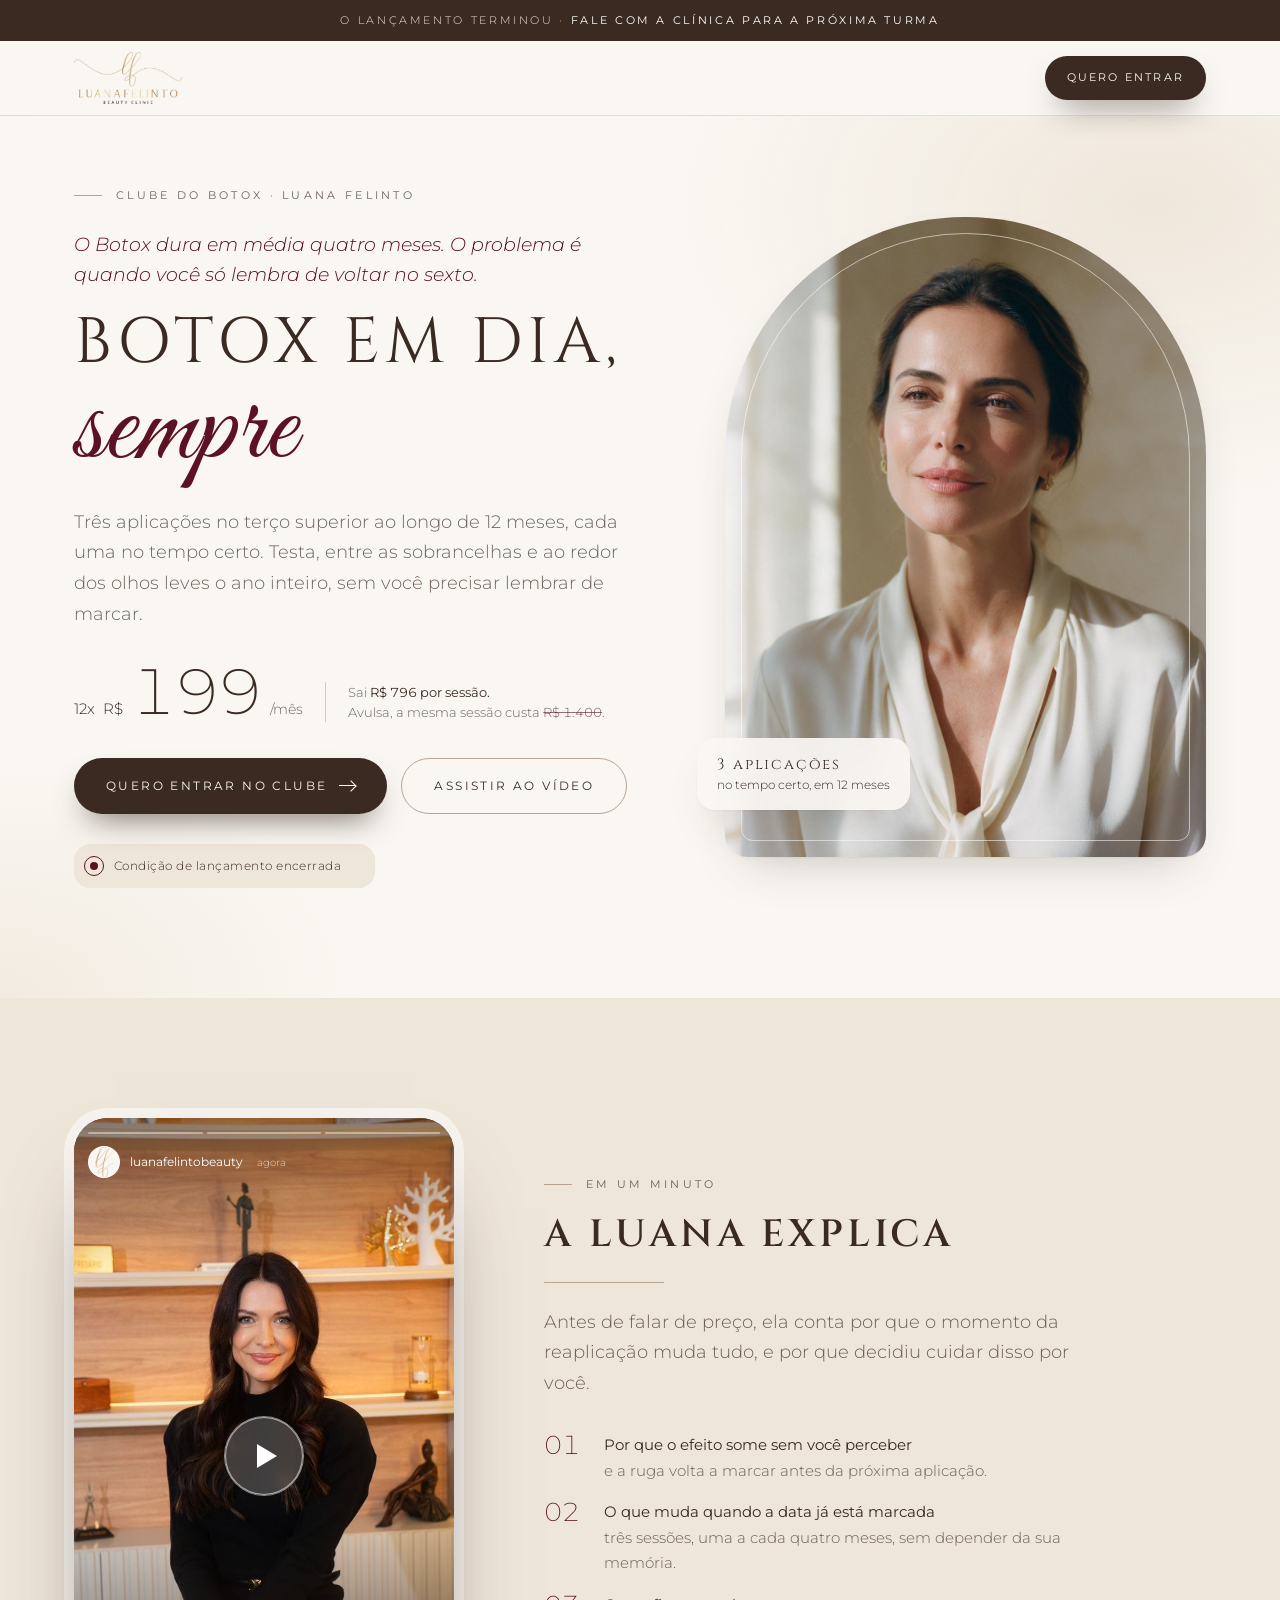
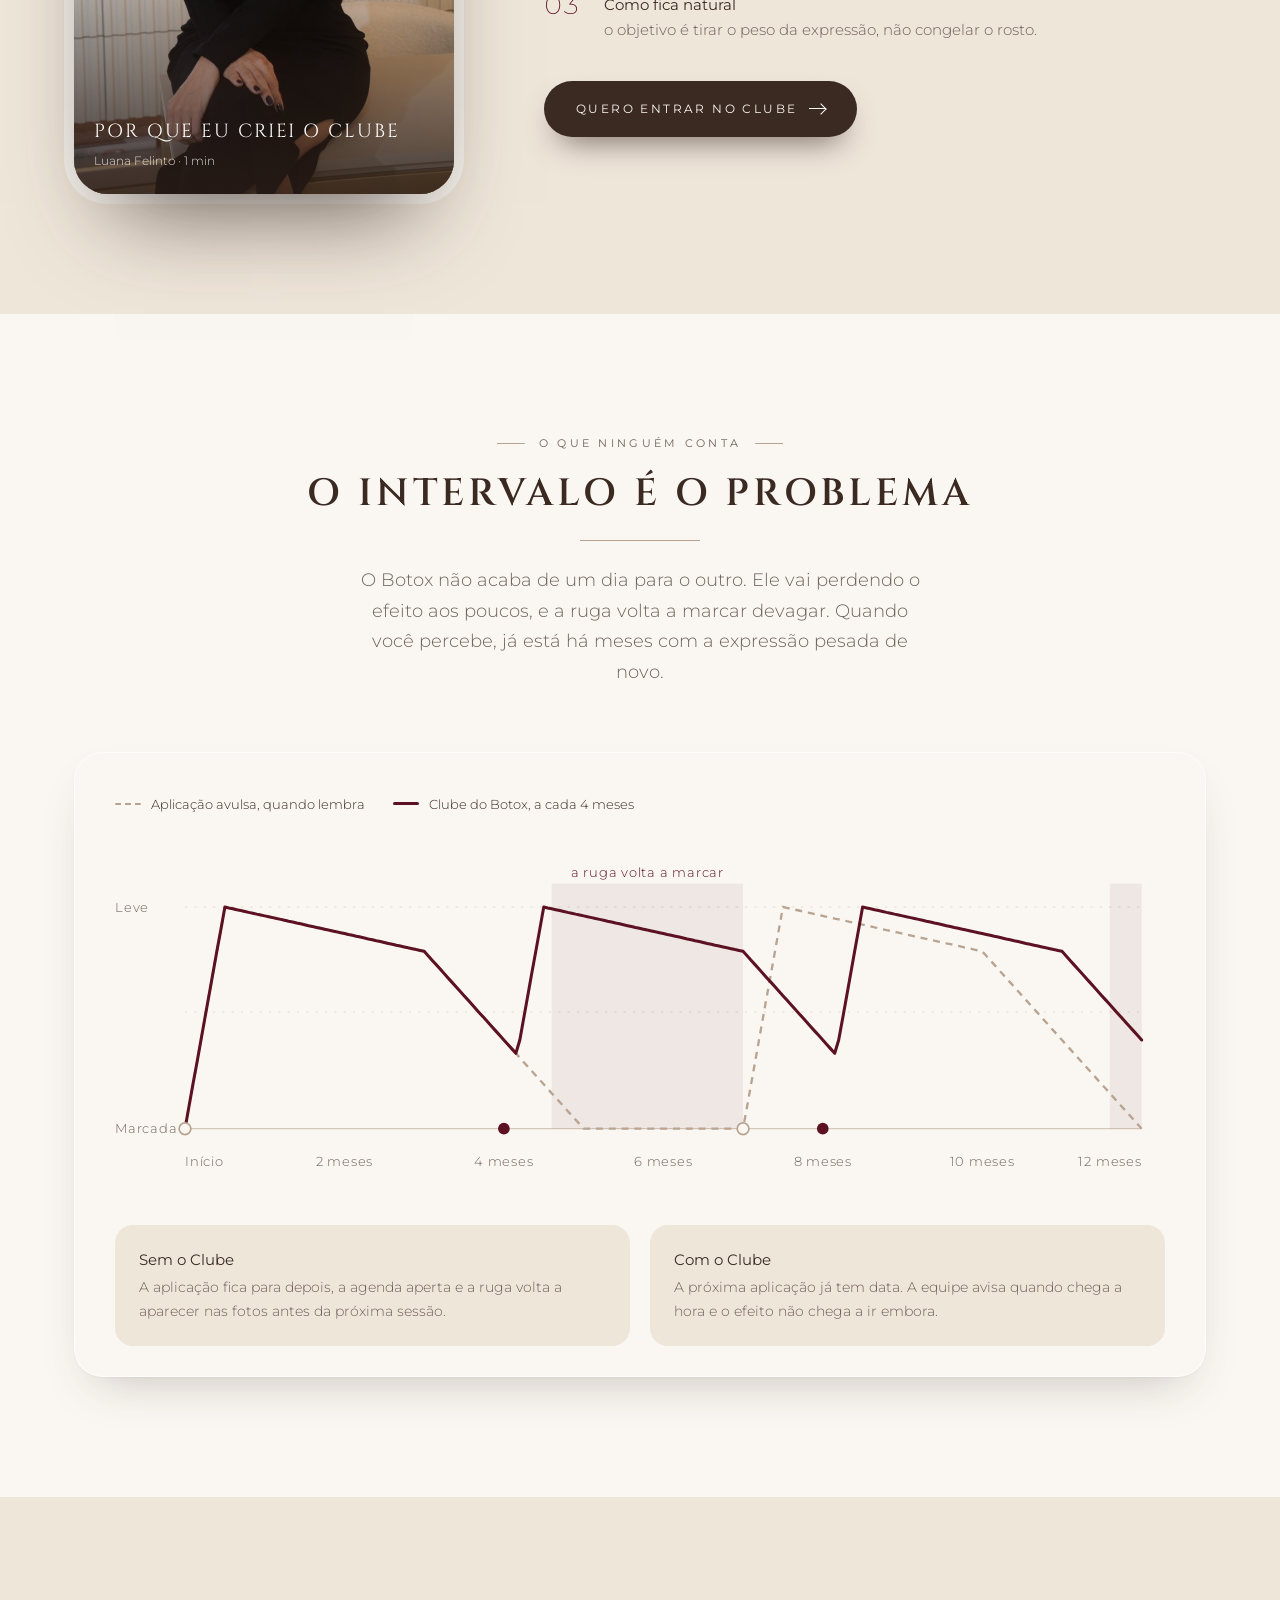
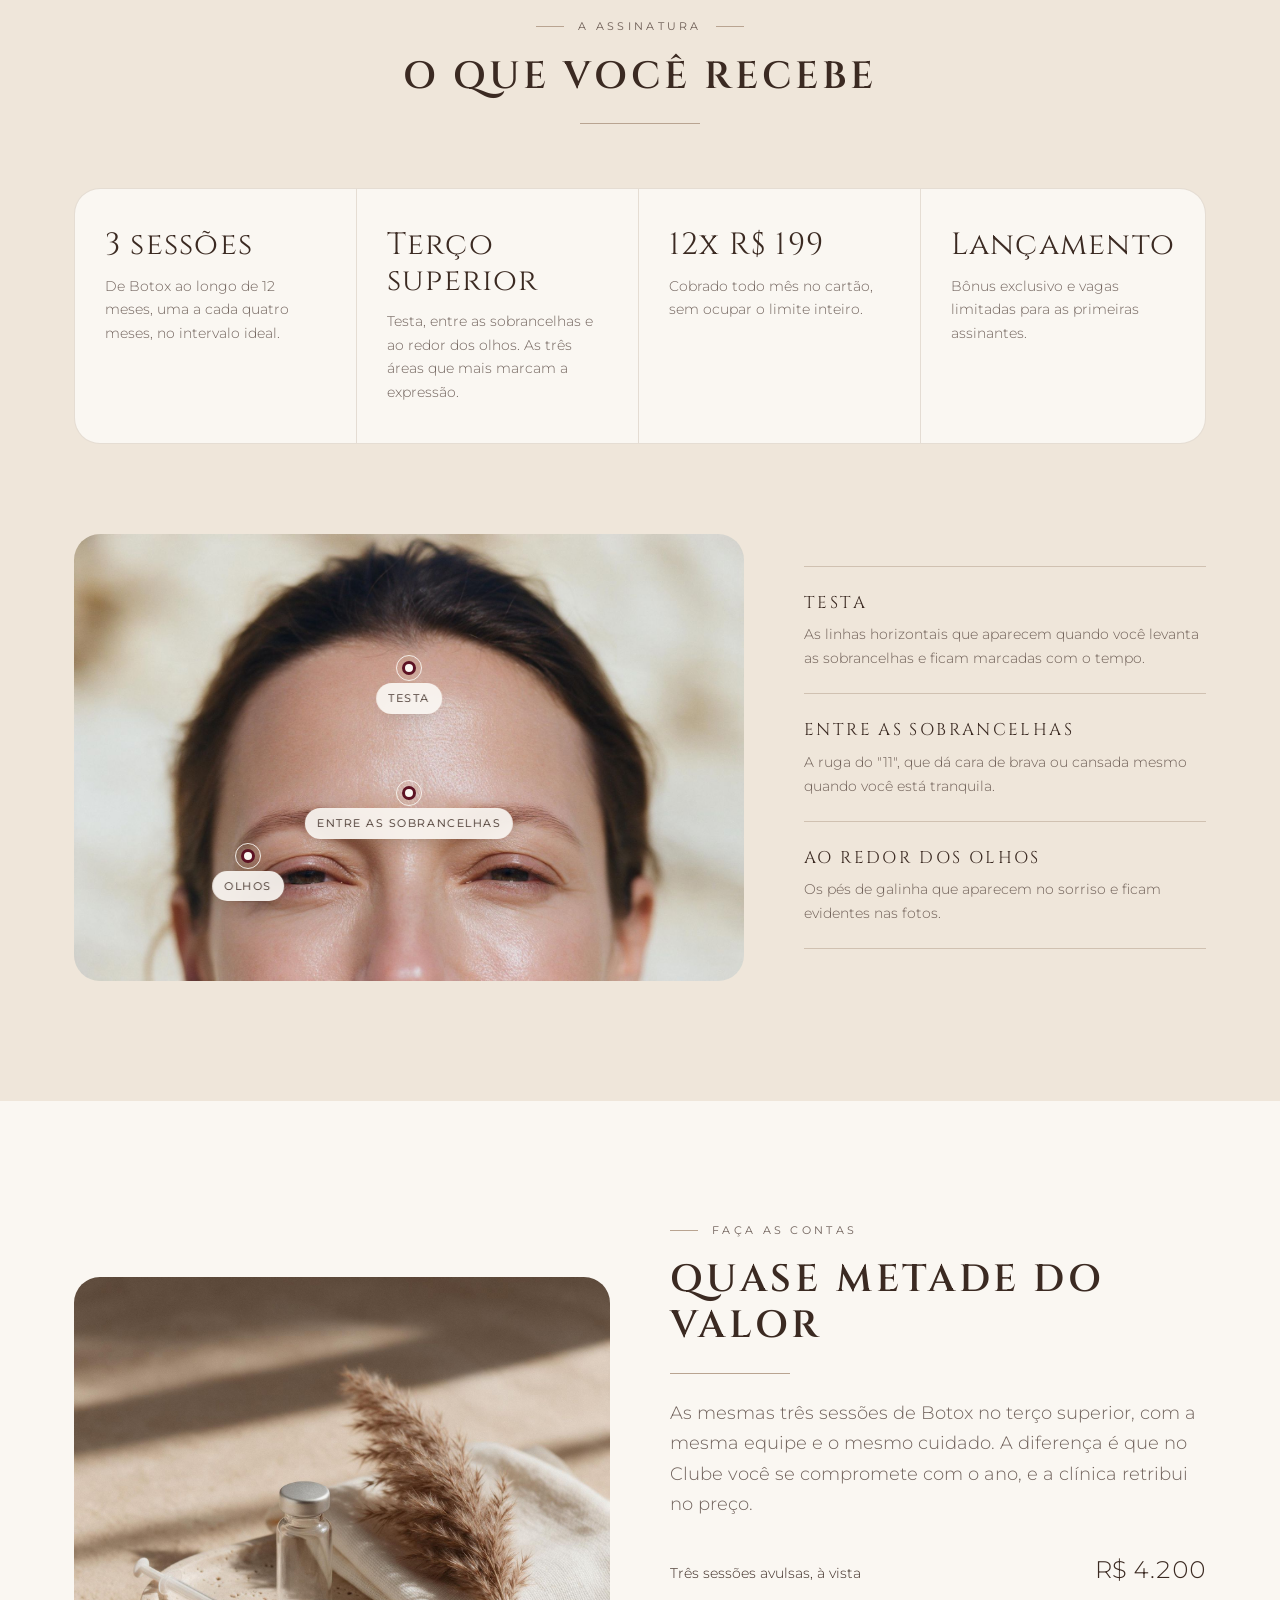
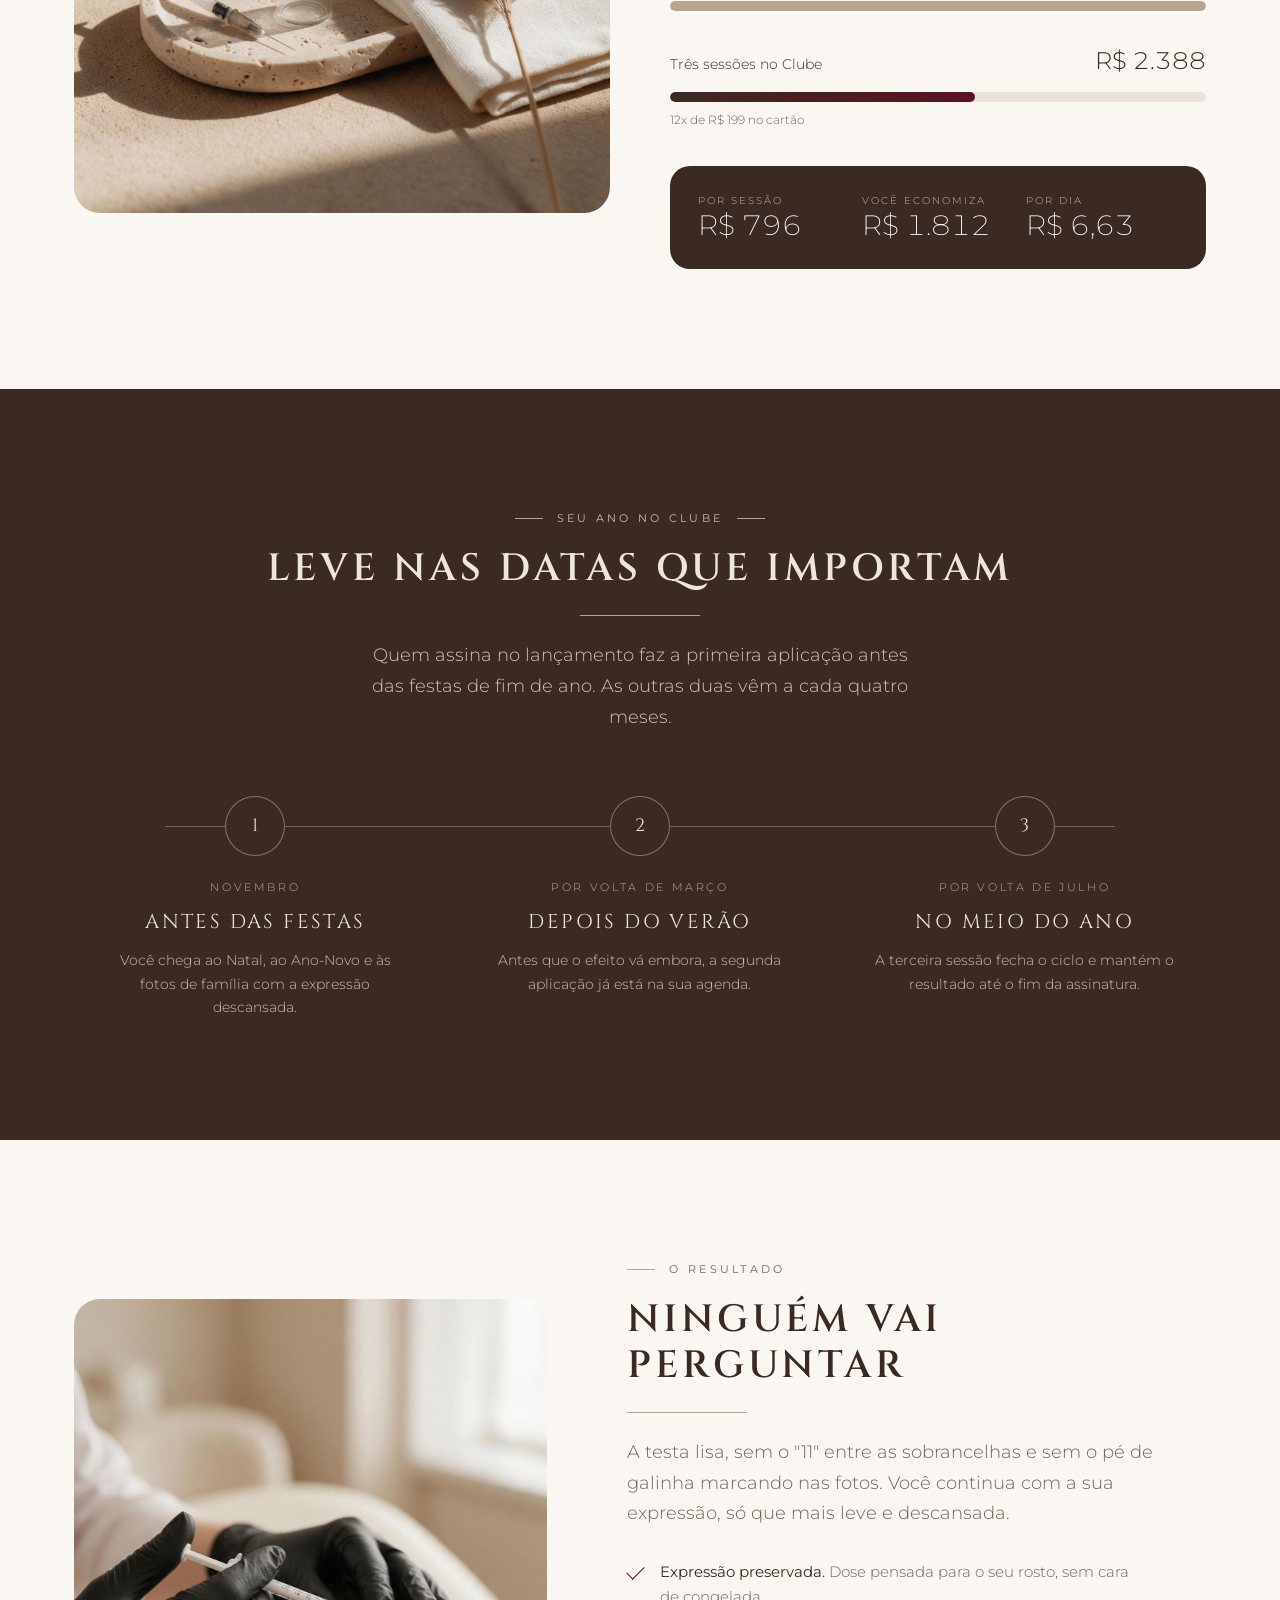
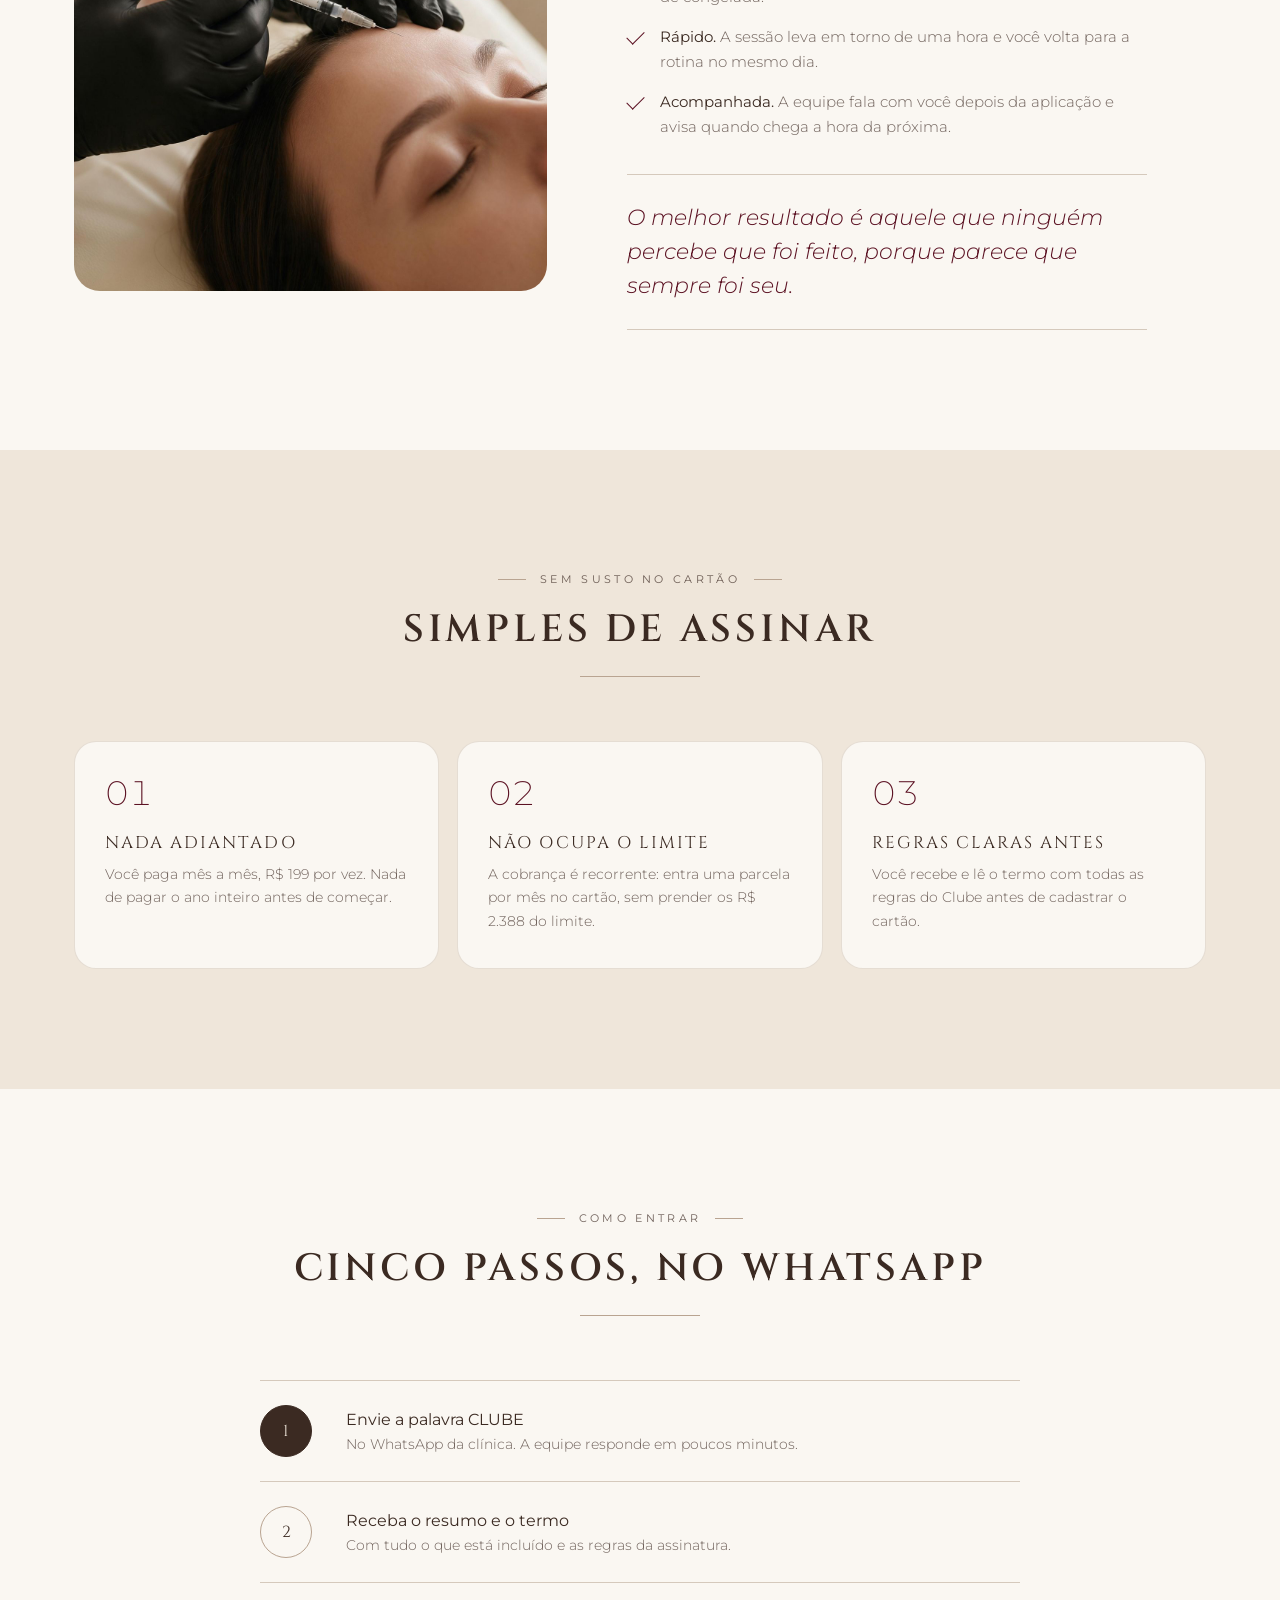
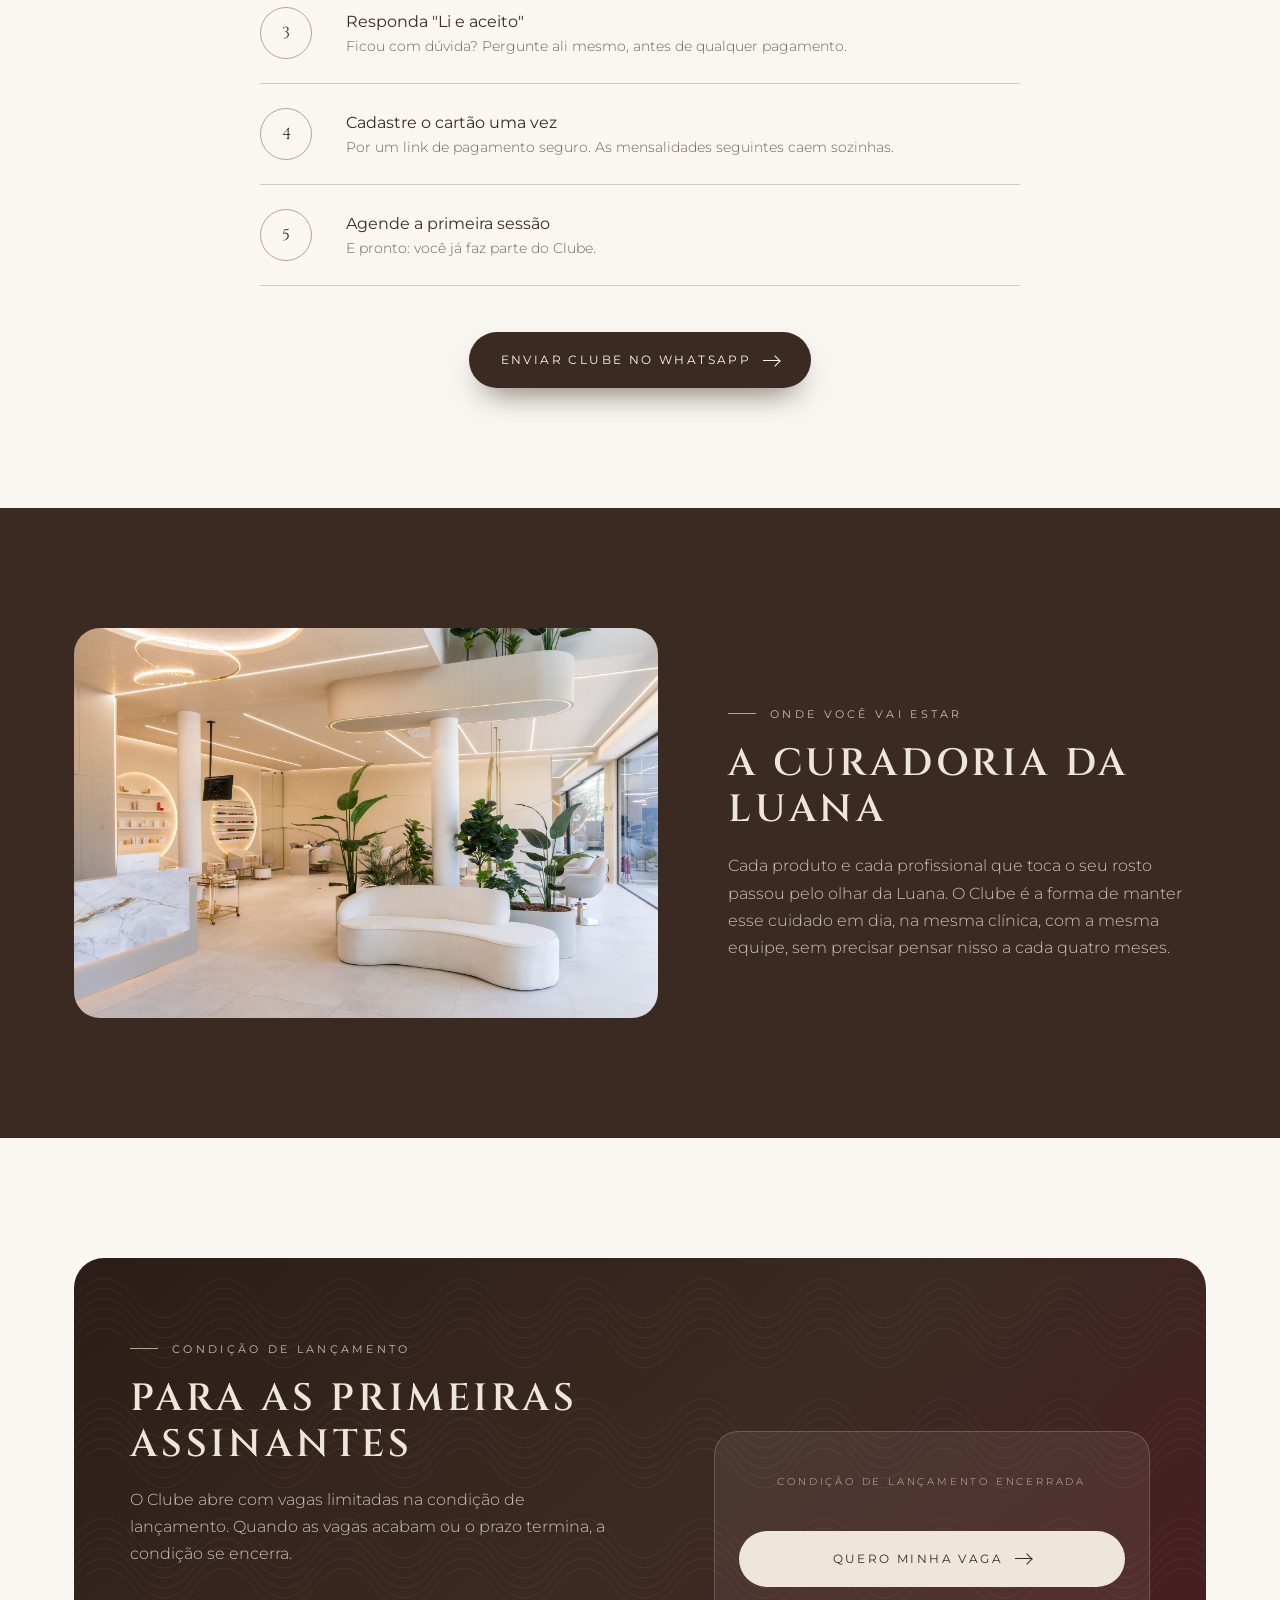
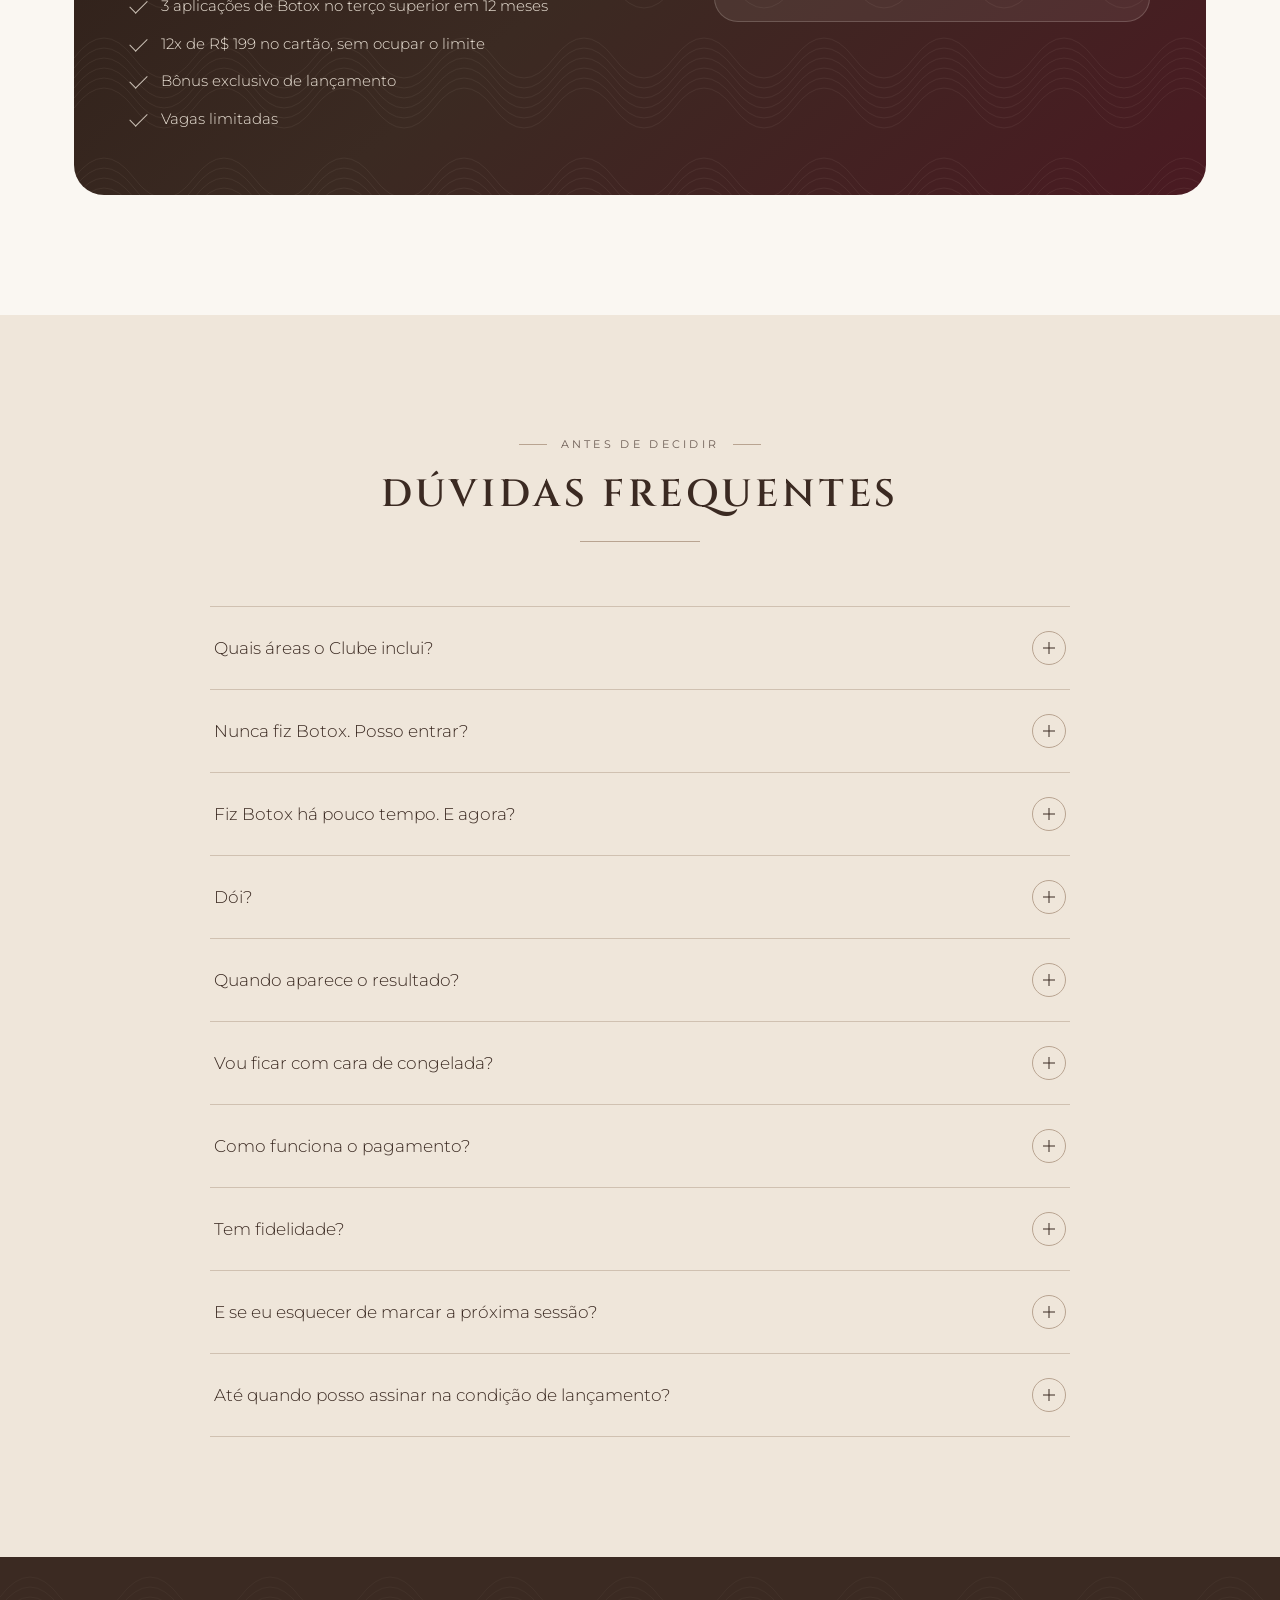
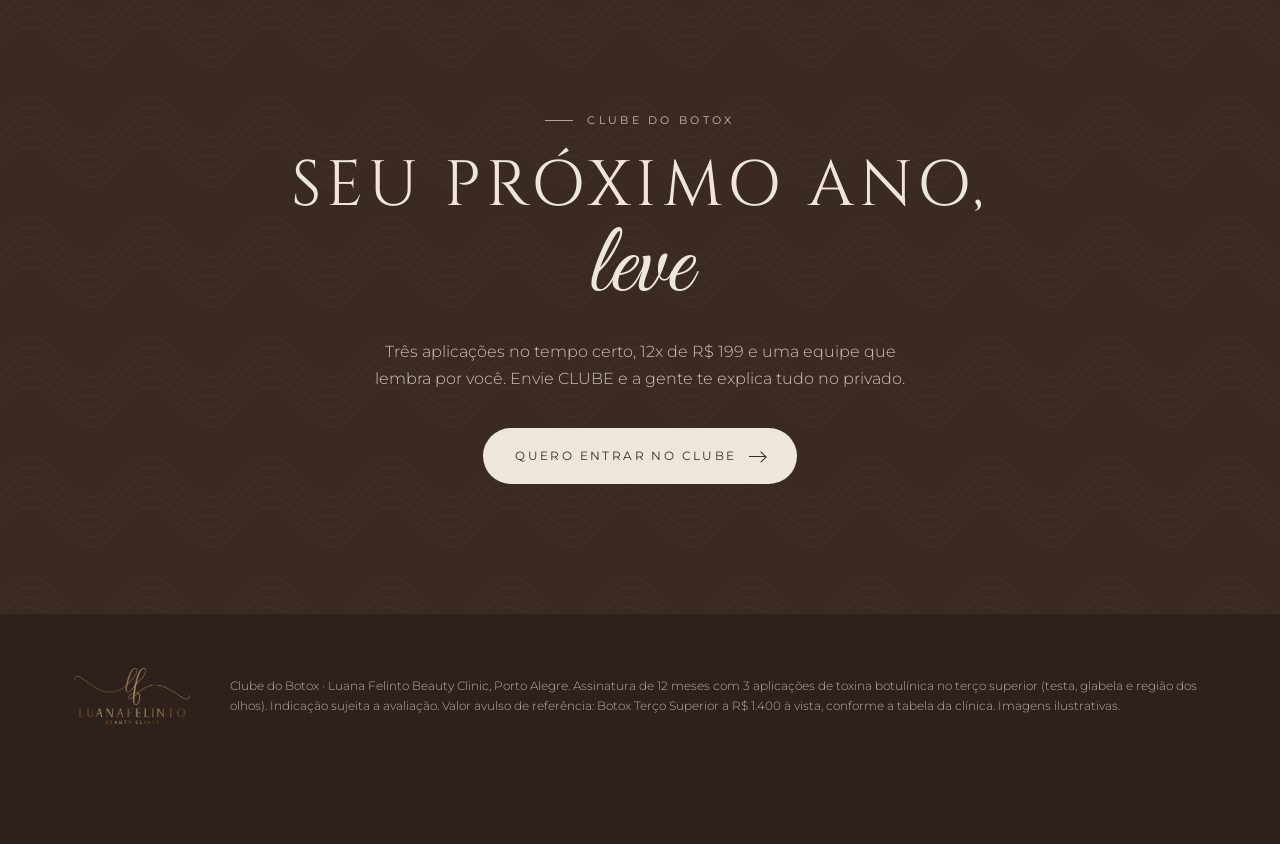
==== clube-do-botox/index.html @ b05ccc66 "Página de lançamento do Clube do Botox Co-Authored-By: Claude Opus 5.5 <noreply@anthropic.com>" ====
<!doctype html>
<html lang="pt-BR">
<head>
<meta charset="utf-8">
<meta name="viewport" content="width=device-width, initial-scale=1, viewport-fit=cover">
<title>Clube do Botox · Luana Felinto Beauty Clinic</title>
<meta name="description" content="Clube do Botox Luana Felinto: 3 aplicações de Botox no terço superior em 12 meses, no tempo certo, por 12x de R$ 199 no cartão.">
<meta name="theme-color" content="#3B2A22">
<meta property="og:title" content="Clube do Botox · Luana Felinto">
<meta property="og:description" content="Botox em dia o ano inteiro: 3 aplicações no terço superior por 12x de R$ 199.">
<meta property="og:image" content="https://eduardoschuman-glitch.github.io/luanafelinto/clube-do-botox/assets/retrato.jpg">
<link rel="icon" href="assets/monograma-lf-dourado.png">
<link rel="preconnect" href="https://fonts.googleapis.com">
<link rel="preconnect" href="https://fonts.gstatic.com" crossorigin>
<link href="https://fonts.googleapis.com/css2?family=Cinzel:wght@400;600&family=Montserrat:ital,wght@0,200;0,300;0,400;1,300&family=Great+Vibes&display=swap" rel="stylesheet">
<style>
:root{
  --areia:#FAF7F2;--creme:#EFE6DA;--taupe:#B9A491;--cafe:#3B2A22;--vinho:#5C1223;--branco:#FFFFFF;
  --cafe-70:rgba(59,42,34,.72);--cafe-60:rgba(59,42,34,.64);
  --linha:rgba(185,164,145,.55);--linha-e:rgba(185,164,145,.32);
  --raio:22px;--ease:cubic-bezier(.2,.7,.2,1);
  --sombra:0 1px 2px rgba(59,42,34,.04),0 22px 50px -22px rgba(59,42,34,.28);
}
*{box-sizing:border-box;margin:0;padding:0}
html{scroll-behavior:smooth;-webkit-text-size-adjust:100%}
body{background:var(--areia);color:var(--cafe);font-family:'Montserrat',system-ui,sans-serif;font-weight:300;font-size:16px;line-height:1.7;overflow-x:hidden;-webkit-font-smoothing:antialiased}
img{display:block;max-width:100%}
a{color:inherit;text-decoration:none}
button{font:inherit;color:inherit;background:none;border:0;cursor:pointer}
.num{font-variant-numeric:tabular-nums lining-nums}
.wrap{width:100%;max-width:1180px;margin:0 auto;padding:0 24px}
@media (max-width:640px){.wrap{padding:0 16px}}

.rotulo{font-size:11px;font-weight:400;letter-spacing:.3em;text-transform:uppercase;color:var(--cafe-70);display:flex;align-items:center;gap:14px}
.rotulo::before{content:"";width:28px;height:1px;background:var(--taupe)}
.centro{text-align:center}
.centro .rotulo{justify-content:center}
.centro .rotulo::after{content:"";width:28px;height:1px;background:var(--taupe)}
.titulo{font-family:'Cinzel',serif;font-weight:400;text-transform:uppercase;letter-spacing:.08em;line-height:1.15;font-size:clamp(34px,5vw,64px)}
.titulo-sec{font-family:'Cinzel',serif;font-weight:600;text-transform:uppercase;letter-spacing:.1em;line-height:1.2;font-size:clamp(24px,3.2vw,38px);margin-top:18px}
.script{font-family:'Great Vibes',cursive;color:var(--vinho);text-transform:none;letter-spacing:0;font-weight:400}
.sub{font-size:clamp(16px,1.5vw,18px);color:var(--cafe-70);max-width:560px}
.centro .sub{margin-left:auto;margin-right:auto}
.filete{width:120px;height:1px;background:var(--taupe);border:0;margin:24px 0}
.centro .filete{margin-left:auto;margin-right:auto}
.cab{margin-bottom:64px}

.btn{display:inline-flex;align-items:center;justify-content:center;gap:12px;height:56px;padding:0 32px;border-radius:999px;font-size:12px;font-weight:400;letter-spacing:.2em;text-transform:uppercase;white-space:nowrap;position:relative;overflow:hidden;transition:transform .5s var(--ease),box-shadow .5s var(--ease),background .4s}
.btn-cafe{background:var(--cafe);color:var(--areia);box-shadow:0 16px 32px -14px rgba(59,42,34,.75)}
.btn-cafe:hover{transform:translateY(-2px)}
.btn-linha{border:1px solid var(--taupe)}
.btn-linha:hover{background:var(--creme)}
.btn-creme{background:var(--creme);color:var(--cafe)}
.btn-creme:hover{transform:translateY(-2px);background:var(--branco)}
.btn::after{content:"";position:absolute;inset:0;background:linear-gradient(110deg,transparent 30%,rgba(255,255,255,.2) 50%,transparent 70%);transform:translateX(-120%);transition:transform .9s var(--ease)}
.btn:hover::after{transform:translateX(120%)}
.seta{width:16px;height:1px;background:currentColor;position:relative;transition:width .4s var(--ease)}
.seta::after{content:"";position:absolute;right:0;top:-3px;width:7px;height:7px;border-top:1px solid currentColor;border-right:1px solid currentColor;transform:rotate(45deg)}
.btn:hover .seta{width:24px}

/* faixa de lançamento */
.aviso-topo{background:var(--cafe);color:var(--creme);font-size:11px;letter-spacing:.24em;text-transform:uppercase;text-align:center;padding:11px 16px;position:relative;z-index:60}
.aviso-topo b{font-weight:400;color:var(--branco)}
@media (max-width:640px){.aviso-topo{font-size:9.5px;letter-spacing:.14em;padding:10px 12px}}

/* nav */
.nav{position:sticky;top:0;z-index:50;background:rgba(250,247,242,.85);backdrop-filter:blur(16px);-webkit-backdrop-filter:blur(16px);border-bottom:1px solid var(--linha-e)}
.nav .wrap{display:flex;align-items:center;justify-content:space-between;height:74px}
.nav img{height:52px;width:auto}
.nav .btn{height:44px;padding:0 22px;font-size:11px}
@media (max-width:640px){.nav .wrap{height:64px}.nav img{height:44px}.nav .btn{display:none}}

/* hero */
.hero{position:relative;padding:70px 0 110px;overflow:hidden}
.hero::before{content:"";position:absolute;inset:0;background:radial-gradient(800px 500px at 90% 10%,rgba(239,230,218,.95),transparent 60%),radial-gradient(600px 400px at 0% 100%,rgba(239,230,218,.7),transparent 60%);pointer-events:none}
.hero-grid{position:relative;display:grid;grid-template-columns:1.1fr .9fr;gap:64px;align-items:center}
.gancho{font-style:italic;font-size:clamp(16px,1.6vw,19px);color:var(--vinho);margin:26px 0 18px;max-width:520px;line-height:1.55}
.hero h1 .script{display:block;font-size:clamp(70px,9vw,124px);line-height:.85;margin-top:2px}
.hero .sub{margin-top:26px}
.preco-hero{display:flex;align-items:flex-end;gap:22px;margin-top:34px;flex-wrap:wrap}
.preco-hero .p{display:flex;align-items:baseline;gap:8px}
.preco-hero .p small{font-size:15px}
.preco-hero .p strong{font-weight:200;font-size:64px;line-height:.9;letter-spacing:-.02em}
.preco-hero .p em{font-style:normal;font-size:14px;color:var(--cafe-70)}
.preco-hero .ancora{font-size:13px;color:var(--cafe-70);line-height:1.55;padding-left:22px;border-left:1px solid var(--linha)}
.preco-hero .ancora s{text-decoration-color:rgba(92,18,35,.6)}
.preco-hero .ancora b{font-weight:400;color:var(--cafe)}
.hero-acoes{display:flex;flex-wrap:wrap;gap:14px;margin-top:36px}
.contador{display:inline-flex;align-items:center;gap:16px;margin-top:30px;padding:12px 18px 12px 16px;border-radius:16px;background:var(--creme);font-size:12px;letter-spacing:.04em}
.contador .pulso{width:8px;height:8px;border-radius:50%;background:var(--vinho);position:relative;flex:none}
.contador .pulso::after{content:"";position:absolute;inset:-6px;border-radius:50%;border:1px solid var(--vinho);animation:pulsa 2s var(--ease) infinite}
@keyframes pulsa{from{transform:scale(.4);opacity:1}to{transform:scale(1.6);opacity:0}}
.contador .t{display:flex;gap:10px}
.contador .t span{display:flex;flex-direction:column;align-items:center;min-width:30px}
.contador .t b{font-weight:300;font-size:20px;line-height:1.1}
.contador .t i{font-style:normal;font-size:9px;letter-spacing:.18em;text-transform:uppercase;color:var(--cafe-70)}
.hero-foto{position:relative;aspect-ratio:3/4;border-radius:240px 240px var(--raio) var(--raio);overflow:hidden;box-shadow:var(--sombra)}
.hero-foto img{width:100%;height:100%;object-fit:cover;transform:scale(1.08);transition:transform 2.4s var(--ease)}
.hero-foto.ok img{transform:scale(1)}
.hero-foto::after{content:"";position:absolute;inset:16px;border:1px solid rgba(255,255,255,.55);border-radius:228px 228px 12px 12px;pointer-events:none}
.selo-flut{position:absolute;left:-28px;bottom:48px;background:rgba(250,247,242,.92);backdrop-filter:blur(12px);-webkit-backdrop-filter:blur(12px);border-radius:18px;padding:16px 20px;box-shadow:var(--sombra);font-size:12px;line-height:1.45;animation:boia 7s ease-in-out infinite}
.selo-flut b{display:block;font-family:'Cinzel',serif;font-weight:400;font-size:15px;letter-spacing:.12em}
@keyframes boia{0%,100%{transform:translateY(0)}50%{transform:translateY(-10px)}}
@media (max-width:960px){.hero{padding:40px 0 80px}.hero-grid{grid-template-columns:1fr;gap:48px}.hero-foto{max-width:460px;margin:0 auto}.selo-flut{left:0}}
@media (max-width:640px){.preco-hero .p strong{font-size:54px}.preco-hero .ancora{padding-left:0;border-left:0}}

/* secoes */
.secao{padding:120px 0;position:relative}
.secao-creme{background:var(--creme)}
.secao-cafe{background:var(--cafe);color:var(--creme)}
.secao-cafe .rotulo{color:rgba(239,230,218,.78)}
.secao-cafe .sub{color:rgba(239,230,218,.82)}
@media (max-width:640px){.secao{padding:84px 0}.cab{margin-bottom:44px}}

.rev{opacity:0;transform:translateY(32px);transition:opacity 1.1s var(--ease),transform 1.1s var(--ease)}
.rev.ok{opacity:1;transform:none}
.d1{transition-delay:.12s}.d2{transition-delay:.24s}.d3{transition-delay:.36s}

/* video story */
.video-grid{display:grid;grid-template-columns:auto 1fr;gap:90px;align-items:center}
.story{position:relative;width:min(380px,82vw);aspect-ratio:9/16;border-radius:34px;overflow:hidden;background:#2B1D17;box-shadow:0 50px 90px -40px rgba(43,29,23,.75),0 0 0 10px rgba(255,255,255,.55);cursor:pointer;isolation:isolate}
.story video,.story img{position:absolute;inset:0;width:100%;height:100%;object-fit:cover}
.story img{transform:scale(1.04);transition:transform 1.4s var(--ease)}
.story:hover img{transform:scale(1.08)}
.story::after{content:"";position:absolute;inset:0;background:linear-gradient(180deg,rgba(0,0,0,.35) 0%,transparent 22%,transparent 60%,rgba(43,29,23,.8) 100%);pointer-events:none;z-index:1}
.story-barras{position:absolute;top:14px;left:14px;right:14px;display:flex;gap:4px;z-index:2}
.story-barras span{flex:1;height:2px;border-radius:2px;background:rgba(255,255,255,.4);overflow:hidden}
.story-barras span i{display:block;height:100%;width:0;background:var(--branco)}
.story-barras span:first-child i{animation:barra 6s linear infinite}
@keyframes barra{to{width:100%}}
.story-perfil{position:absolute;top:28px;left:14px;right:14px;display:flex;align-items:center;gap:10px;z-index:2;color:var(--branco);font-size:12px;font-weight:400}
.story-perfil .av{width:32px;height:32px;border-radius:50%;background:var(--areia) url(assets/monograma-lf-dourado.png) center/62% no-repeat;border:1px solid rgba(255,255,255,.8)}
.story-perfil small{opacity:.75;font-weight:300;margin-left:4px}
.story-play{position:absolute;inset:0;display:grid;place-items:center;z-index:2}
.story-play span{width:78px;height:78px;border-radius:50%;background:rgba(250,247,242,.22);backdrop-filter:blur(10px);-webkit-backdrop-filter:blur(10px);border:1px solid rgba(255,255,255,.6);display:grid;place-items:center;transition:transform .5s var(--ease),background .4s}
.story:hover .story-play span{transform:scale(1.08);background:rgba(250,247,242,.32)}
.story-play span::before{content:"";margin-left:6px;border-left:20px solid var(--branco);border-top:12px solid transparent;border-bottom:12px solid transparent}
.story-play span::after{content:"";position:absolute;width:78px;height:78px;border-radius:50%;border:1px solid rgba(255,255,255,.5);animation:pulsa 2.4s var(--ease) infinite}
.story-leg{position:absolute;left:20px;right:20px;bottom:22px;z-index:2;color:var(--branco)}
.story-leg p{font-family:'Cinzel',serif;font-size:19px;letter-spacing:.1em;text-transform:uppercase;line-height:1.3}
.story-leg small{display:block;margin-top:8px;font-size:12px;opacity:.85}
.story.tocando::after,.story.tocando .story-play,.story.tocando .story-leg,.story.tocando .story-perfil,.story.tocando .story-barras{opacity:0;transition:opacity .4s}
.video-txt .titulo-sec{margin-top:18px}
.video-pontos{list-style:none;margin-top:34px;display:grid;gap:16px;max-width:520px}
.video-pontos li{display:grid;grid-template-columns:44px 1fr;gap:16px;align-items:start;font-size:15px;color:var(--cafe-70)}
.video-pontos li b{display:block;color:var(--cafe);font-weight:400}
.video-pontos li span.n{font-weight:200;font-size:26px;line-height:1;color:var(--vinho)}
.video-txt .btn{margin-top:38px}
.toast{position:fixed;left:50%;bottom:90px;transform:translate(-50%,20px);opacity:0;background:var(--cafe);color:var(--creme);padding:12px 22px;border-radius:999px;font-size:13px;z-index:90;transition:all .5s var(--ease);pointer-events:none}
.toast.on{opacity:1;transform:translate(-50%,0)}
@media (max-width:960px){.video-grid{grid-template-columns:1fr;gap:50px;justify-items:center}.video-txt{max-width:560px}}

/* grafico */
.grafico-caixa{background:var(--areia);border-radius:28px;padding:40px 40px 30px;box-shadow:var(--sombra);border:1px solid rgba(255,255,255,.8)}
.grafico-leg{display:flex;flex-wrap:wrap;gap:28px;font-size:13px;margin-bottom:22px}
.grafico-leg span{display:flex;align-items:center;gap:10px}
.grafico-leg i{width:26px;height:2px;border-radius:2px;display:inline-block}
.grafico-leg .l-av i{background:repeating-linear-gradient(90deg,var(--taupe) 0 6px,transparent 6px 10px)}
.grafico-leg .l-cl i{background:var(--vinho);height:3px}
svg.graf{width:100%;height:auto;overflow:visible}
.graf .eixo{stroke:var(--linha);stroke-width:1}
.graf .grade{stroke:var(--linha-e);stroke-width:1;stroke-dasharray:2 6}
.graf text{font-family:'Montserrat',sans-serif;font-size:11px;fill:var(--cafe-70);letter-spacing:.06em}
.graf .av{fill:none;stroke:var(--taupe);stroke-width:2;stroke-dasharray:6 5}
.graf .cl{fill:none;stroke:var(--vinho);stroke-width:2.6;stroke-linecap:round;stroke-linejoin:round}
.graf .zona{fill:rgba(92,18,35,.07)}
.graf .ponto{fill:var(--vinho)}
.graf .ponto-av{fill:var(--areia);stroke:var(--taupe);stroke-width:1.5}
.graf .anot{font-size:11px;fill:var(--vinho)}
.graf-txt{display:grid;grid-template-columns:1fr 1fr;gap:20px;margin-top:30px}
.graf-txt div{padding:22px 24px;border-radius:18px;background:var(--creme)}
.graf-txt b{display:block;font-weight:400;font-size:15px;margin-bottom:4px}
.graf-txt p{font-size:14px;color:var(--cafe-70)}
@media (max-width:760px){.grafico-caixa{padding:24px 16px 20px}.graf-txt{grid-template-columns:1fr}.graf text{font-size:30px}.graf .anot{font-size:28px}.graf .y-lab,.graf .m-imp{display:none}.grafico-leg{gap:10px;flex-direction:column}}

/* oferta */
.oferta{display:grid;grid-template-columns:repeat(4,1fr);border-radius:26px;overflow:hidden;border:1px solid var(--linha-e);background:var(--areia)}
.oferta div{padding:38px 30px;border-right:1px solid var(--linha-e);transition:background .5s}
.oferta div:last-child{border-right:0}
.oferta div:hover{background:var(--branco)}
.oferta strong{display:block;font-family:'Cinzel',serif;font-weight:400;font-size:clamp(24px,2.4vw,32px);letter-spacing:.04em;line-height:1.15}
.oferta p{font-size:14px;color:var(--cafe-70);margin-top:12px}
@media (max-width:900px){.oferta{grid-template-columns:1fr 1fr}.oferta div:nth-child(2){border-right:0}.oferta div:nth-child(-n+2){border-bottom:1px solid var(--linha-e)}}
@media (max-width:520px){.oferta{grid-template-columns:1fr}.oferta div{border-right:0;border-bottom:1px solid var(--linha-e)}}

/* areas */
.areas{display:grid;grid-template-columns:1.25fr .75fr;gap:60px;align-items:center;margin-top:90px}
.areas-foto{position:relative;border-radius:26px;overflow:hidden;aspect-ratio:3/2}
.areas-foto img{width:100%;height:100%;object-fit:cover}
.hot{position:absolute;transform:translate(-50%,-50%);z-index:2}
.hot i{display:block;width:14px;height:14px;border-radius:50%;background:var(--areia);border:3px solid var(--vinho);position:relative}
.hot i::after{content:"";position:absolute;inset:-9px;border-radius:50%;border:1px solid rgba(250,247,242,.9);animation:pulsa 2.2s var(--ease) infinite}
.hot span{position:absolute;left:50%;top:22px;transform:translateX(-50%);white-space:nowrap;background:rgba(250,247,242,.92);backdrop-filter:blur(8px);-webkit-backdrop-filter:blur(8px);padding:6px 12px;border-radius:999px;font-size:11px;letter-spacing:.14em;text-transform:uppercase;font-weight:400;box-shadow:0 8px 20px -10px rgba(59,42,34,.4)}
.areas-lista{list-style:none;display:grid;gap:0}
.areas-lista li{padding:22px 0;border-top:1px solid var(--linha)}
.areas-lista li:last-child{border-bottom:1px solid var(--linha)}
.areas-lista h3{font-family:'Cinzel',serif;font-weight:400;font-size:17px;letter-spacing:.14em;text-transform:uppercase}
.areas-lista p{font-size:14px;color:var(--cafe-70);margin-top:6px}
@media (max-width:900px){.areas{grid-template-columns:1fr;gap:36px;margin-top:64px}}
@media (max-width:520px){.hot span{font-size:9.5px;padding:5px 9px;letter-spacing:.1em}}

/* contas */
.contas{display:grid;grid-template-columns:1fr 1fr;gap:60px;align-items:center}
.contas-foto{border-radius:26px;overflow:hidden;aspect-ratio:1}
.contas-foto img{width:100%;height:100%;object-fit:cover}
.barra-c{margin-top:30px}
.barra-c .topo{display:flex;justify-content:space-between;align-items:baseline;gap:16px;font-size:14px}
.barra-c .topo b{font-weight:300;font-size:24px}
.barra-c .trilho{height:10px;border-radius:10px;background:rgba(185,164,145,.25);margin-top:10px;overflow:hidden}
.barra-c .trilho i{display:block;height:100%;width:0;border-radius:10px;transition:width 1.6s var(--ease)}
.barra-c.avulso .trilho i{background:var(--taupe)}
.barra-c.clube .trilho i{background:linear-gradient(90deg,var(--cafe),var(--vinho))}
.barra-c small{display:block;font-size:12px;color:var(--cafe-70);margin-top:8px}
.economia{margin-top:36px;padding:26px 28px;border-radius:20px;background:var(--cafe);color:var(--creme);display:grid;grid-template-columns:repeat(3,1fr);gap:12px}
.economia small{display:block;font-size:10px;letter-spacing:.2em;text-transform:uppercase;opacity:.75}
.economia b{font-weight:200;font-size:28px;color:var(--branco);line-height:1.2}
@media (max-width:900px){.contas{grid-template-columns:1fr;gap:40px}.contas-foto{max-width:480px;aspect-ratio:4/3}}
@media (max-width:520px){.economia{grid-template-columns:1fr;gap:16px}}

/* ano */
.ano{position:relative;display:grid;grid-template-columns:repeat(3,1fr);gap:22px;margin-top:10px}
.ano::before{content:"";position:absolute;left:8%;right:8%;top:30px;height:1px;background:rgba(185,164,145,.45);transform-origin:left;transform:scaleX(var(--p,0));transition:transform 1.8s var(--ease)}
.sessao{position:relative;padding:0 6px;text-align:center}
.sessao .bola{width:60px;height:60px;margin:0 auto;border-radius:50%;display:grid;place-items:center;background:var(--cafe);border:1px solid rgba(185,164,145,.6);font-family:'Cinzel',serif;font-size:18px;color:var(--creme);position:relative;z-index:1}
.sessao small{display:block;margin-top:22px;font-size:11px;letter-spacing:.24em;text-transform:uppercase;color:rgba(239,230,218,.7)}
.sessao h3{font-family:'Cinzel',serif;font-weight:400;font-size:20px;letter-spacing:.12em;text-transform:uppercase;margin-top:8px;color:var(--creme)}
.sessao p{font-size:14px;color:rgba(239,230,218,.8);margin-top:10px;max-width:300px;margin-left:auto;margin-right:auto}
@media (max-width:820px){.ano{grid-template-columns:1fr;gap:44px}.ano::before{display:none}}

/* natural */
.natural{display:grid;grid-template-columns:.9fr 1.1fr;gap:80px;align-items:center}
.natural-foto{border-radius:26px;overflow:hidden;aspect-ratio:4/5;position:relative}
.natural-foto img{width:100%;height:100%;object-fit:cover}
.citacao{margin-top:34px;padding:26px 0;border-top:1px solid var(--linha);border-bottom:1px solid var(--linha);font-style:italic;font-size:clamp(18px,2vw,22px);line-height:1.55;color:var(--vinho);max-width:520px}
.lista-ok{list-style:none;margin-top:30px;display:grid;gap:14px;max-width:520px}
.lista-ok li{display:flex;gap:16px;font-size:15px;color:var(--cafe-70)}
.lista-ok li::before{content:"";flex:none;width:16px;height:8px;margin-top:7px;border-left:1px solid var(--vinho);border-bottom:1px solid var(--vinho);transform:rotate(-45deg)}
.lista-ok b{color:var(--cafe);font-weight:400}
@media (max-width:900px){.natural{grid-template-columns:1fr;gap:44px}.natural-foto{max-width:460px}}

/* seguro */
.seguro{display:grid;grid-template-columns:repeat(3,1fr);gap:18px}
.seguro div{padding:34px 30px;border-radius:22px;background:var(--areia);border:1px solid var(--linha-e);transition:transform .6s var(--ease),box-shadow .6s var(--ease)}
.seguro div:hover{transform:translateY(-6px);box-shadow:var(--sombra)}
.seguro span{font-weight:200;font-size:34px;line-height:1;color:var(--vinho)}
.seguro h3{font-family:'Cinzel',serif;font-weight:400;font-size:17px;letter-spacing:.12em;text-transform:uppercase;margin:18px 0 8px;line-height:1.35}
.seguro p{font-size:14px;color:var(--cafe-70)}
@media (max-width:900px){.seguro{grid-template-columns:1fr}}

/* passos */
.passos{list-style:none;max-width:760px;margin:0 auto;counter-reset:p}
.passos li{display:grid;grid-template-columns:64px 1fr;gap:22px;padding:24px 0;border-top:1px solid var(--linha);align-items:center}
.passos li:last-child{border-bottom:1px solid var(--linha)}
.passos .pn{width:52px;height:52px;border-radius:50%;border:1px solid var(--taupe);display:grid;place-items:center;font-family:'Cinzel',serif;font-size:16px}
.passos li:first-child .pn{background:var(--cafe);color:var(--creme);border-color:var(--cafe)}
.passos b{display:block;font-weight:400;font-size:16px}
.passos p{font-size:14px;color:var(--cafe-70)}
.passos-acao{text-align:center;margin-top:46px}

/* curadoria */
.cur{display:grid;grid-template-columns:1.1fr .9fr;gap:70px;align-items:center}
.cur-foto{border-radius:26px;overflow:hidden;aspect-ratio:3/2}
.cur-foto img{width:100%;height:100%;object-fit:cover;transition:transform 1.6s var(--ease)}
.cur-foto:hover img{transform:scale(1.04)}
.cur p{margin-top:20px;color:rgba(239,230,218,.82);max-width:480px}
.cur .titulo-sec{color:var(--creme)}
@media (max-width:900px){.cur{grid-template-columns:1fr;gap:40px}}

/* lancamento */
.lanc{position:relative;border-radius:30px;padding:64px 56px;background:linear-gradient(140deg,#2B1D17,#3B2A22 50%,#4A1A22);color:var(--creme);overflow:hidden;display:grid;grid-template-columns:1.1fr .9fr;gap:50px;align-items:center}
.lanc .guilhoche{position:absolute;inset:0;opacity:.12;pointer-events:none}
.lanc .titulo-sec{color:var(--creme)}
.lanc p{color:rgba(239,230,218,.82);margin-top:18px;max-width:480px}
.lanc-itens{list-style:none;margin-top:26px;display:grid;gap:12px;position:relative}
.lanc-itens li{display:flex;gap:14px;font-size:15px}
.lanc-itens li::before{content:"";flex:none;width:16px;height:8px;margin-top:7px;border-left:1px solid var(--creme);border-bottom:1px solid var(--creme);transform:rotate(-45deg);opacity:.8}
.relogio{position:relative;text-align:center;padding:34px 24px;border-radius:24px;background:rgba(239,230,218,.08);border:1px solid rgba(239,230,218,.2)}
.relogio small{font-size:10px;letter-spacing:.28em;text-transform:uppercase;opacity:.75}
.relogio .t{display:flex;justify-content:center;gap:14px;margin:16px 0 22px}
.relogio .t span{display:flex;flex-direction:column;align-items:center;min-width:56px}
.relogio .t b{font-weight:200;font-size:46px;line-height:1;color:var(--branco)}
.relogio .t i{font-style:normal;font-size:9.5px;letter-spacing:.2em;text-transform:uppercase;opacity:.7;margin-top:6px}
.relogio .btn{width:100%}
@media (max-width:900px){.lanc{grid-template-columns:1fr;padding:44px 24px}.relogio .t b{font-size:38px}.relogio .t span{min-width:46px}}

/* faq */
.faq{max-width:860px;margin:0 auto}
.faq details{border-bottom:1px solid var(--linha)}
.faq details:first-child{border-top:1px solid var(--linha)}
.faq summary{list-style:none;cursor:pointer;display:flex;justify-content:space-between;align-items:center;gap:24px;padding:24px 4px;font-size:17px;transition:color .3s}
.faq summary::-webkit-details-marker{display:none}
.faq summary:hover{color:var(--vinho)}
.faq summary:focus-visible{outline:2px solid var(--vinho);outline-offset:4px;border-radius:6px}
.mais{flex:none;width:34px;height:34px;border-radius:50%;border:1px solid var(--taupe);position:relative;transition:background .4s}
.mais::before,.mais::after{content:"";position:absolute;left:50%;top:50%;width:12px;height:1px;background:var(--cafe);transform:translate(-50%,-50%)}
.mais::after{transform:translate(-50%,-50%) rotate(90deg);transition:transform .5s var(--ease)}
details[open] .mais{background:var(--cafe)}
details[open] .mais::before,details[open] .mais::after{background:var(--creme)}
details[open] .mais::after{transform:translate(-50%,-50%) rotate(0)}
.resp{overflow:hidden;color:var(--cafe-70);font-size:15px;padding:0 60px 24px 4px}
@media (max-width:640px){.faq summary{font-size:15px;padding:20px 0}.resp{padding:0 0 22px}}

/* final */
.final{background:var(--cafe);color:var(--creme);padding:130px 0;text-align:center;position:relative;overflow:hidden}
.final .guilhoche{position:absolute;inset:0;opacity:.07;pointer-events:none}
.final .titulo{color:var(--creme);position:relative}
.final .titulo .script{display:block;font-size:clamp(60px,8vw,100px);line-height:.9;color:var(--creme)}
.final p{color:rgba(239,230,218,.82);max-width:540px;margin:24px auto 0;position:relative}
.final .btn{margin-top:36px}
footer{background:#2E201A;color:rgba(239,230,218,.72);padding:54px 0 120px;font-size:12px;line-height:1.7}
footer .wrap{display:grid;grid-template-columns:auto 1fr;gap:40px;align-items:center}
footer img{height:56px;width:auto}
@media (max-width:760px){footer .wrap{grid-template-columns:1fr;gap:20px}}

.barra-fixa{position:fixed;left:12px;right:12px;bottom:12px;z-index:70;display:none;align-items:center;justify-content:space-between;gap:12px;padding:10px 10px 10px 20px;border-radius:999px;background:rgba(59,42,34,.95);backdrop-filter:blur(14px);-webkit-backdrop-filter:blur(14px);color:var(--creme);box-shadow:0 20px 40px -16px rgba(0,0,0,.5);transform:translateY(150%);transition:transform .6s var(--ease)}
.barra-fixa.on{transform:none}
.barra-fixa small{display:block;font-size:9px;letter-spacing:.24em;text-transform:uppercase;opacity:.7}
.barra-fixa b{font-weight:300;font-size:14px;white-space:nowrap}
.barra-fixa .btn{height:44px;padding:0 20px;font-size:10px}
@media (max-width:900px){.barra-fixa{display:flex}}

@media (prefers-reduced-motion:reduce){*,*::before,*::after{animation:none!important;transition:none!important}.rev{opacity:1;transform:none}}
</style>
</head>
<body>

<svg width="0" height="0" style="position:absolute" aria-hidden="true"><defs>
  <pattern id="gui" width="120" height="120" patternUnits="userSpaceOnUse">
    <path d="M0 40 Q30 0 60 40 T120 40M0 50 Q30 10 60 50 T120 50M0 60 Q30 20 60 60 T120 60M0 70 Q30 30 60 70 T120 70M0 80 Q30 40 60 80 T120 80M0 90 Q30 50 60 90 T120 90" fill="none" stroke="#E9DCCB" stroke-width=".6"/>
  </pattern>
</defs></svg>

<div class="aviso-topo" id="aviso-topo">Lançamento · assinaturas de <b>26 a 30 de outubro</b></div>

<header class="nav">
  <div class="wrap">
    <img src="assets/logo-apoio-fundo-claro.png" alt="Luana Felinto Beauty Clinic">
    <a class="btn btn-cafe js-clube" href="#" target="_blank" rel="noopener">Quero entrar</a>
  </div>
</header>

<main>
  <!-- HERO -->
  <section class="hero">
    <div class="wrap hero-grid">
      <div>
        <p class="rotulo rev">Clube do Botox · Luana Felinto</p>
        <p class="gancho rev d1">O Botox dura em média quatro meses. O problema é quando você só lembra de voltar no sexto.</p>
        <h1 class="titulo rev d1">Botox em dia, <span class="script">sempre</span></h1>
        <p class="sub rev d2">Três aplicações no terço superior ao longo de 12 meses, cada uma no tempo certo. Testa, entre as sobrancelhas e ao redor dos olhos leves o ano inteiro, sem você precisar lembrar de marcar.</p>
        <div class="preco-hero rev d2">
          <div class="p"><small>12x</small><small>R$</small><strong class="num">199</strong><em>/mês</em></div>
          <p class="ancora">Sai <b class="num">R$ 796 por sessão.</b><br>Avulsa, a mesma sessão custa <s class="num">R$ 1.400</s>.</p>
        </div>
        <div class="hero-acoes rev d3">
          <a class="btn btn-cafe js-clube" href="#" target="_blank" rel="noopener">Quero entrar no Clube <span class="seta"></span></a>
          <a class="btn btn-linha" href="#video">Assistir ao vídeo</a>
        </div>
        <div class="contador rev d3" aria-live="polite">
          <span class="pulso"></span>
          <span class="js-cont-rotulo">Assinaturas encerram em</span>
          <span class="t js-cont"></span>
        </div>
      </div>
      <div class="rev d1" style="position:relative">
        <div class="hero-foto" id="hero-foto"><img src="assets/retrato.jpg" alt="Mulher de expressão serena e pele natural" fetchpriority="high"></div>
        <div class="selo-flut"><b>3 aplicações</b>no tempo certo, em 12 meses</div>
      </div>
    </div>
  </section>

  <!-- VIDEO (segunda dobra) -->
  <section class="secao secao-creme" id="video">
    <div class="wrap video-grid">
      <div class="story rev" id="story" role="button" tabindex="0" aria-label="Assistir ao vídeo da Luana sobre o Clube do Botox">
        <img src="assets/video-capa.jpg" alt="Luana Felinto na clínica">
        <div class="story-barras"><span><i></i></span><span><i></i></span><span><i></i></span></div>
        <div class="story-perfil"><span class="av"></span>luanafelintobeauty<small>agora</small></div>
        <div class="story-play"><span></span></div>
        <div class="story-leg"><p>Por que eu criei o Clube</p><small>Luana Felinto · 1 min</small></div>
      </div>
      <div class="video-txt">
        <p class="rotulo rev">Em um minuto</p>
        <h2 class="titulo-sec rev d1">A Luana explica</h2>
        <hr class="filete rev d1">
        <p class="sub rev d2">Antes de falar de preço, ela conta por que o momento da reaplicação muda tudo, e por que decidiu cuidar disso por você.</p>
        <ul class="video-pontos rev d2">
          <li><span class="n num">01</span><span><b>Por que o efeito some sem você perceber</b>e a ruga volta a marcar antes da próxima aplicação.</span></li>
          <li><span class="n num">02</span><span><b>O que muda quando a data já está marcada</b>três sessões, uma a cada quatro meses, sem depender da sua memória.</span></li>
          <li><span class="n num">03</span><span><b>Como fica natural</b>o objetivo é tirar o peso da expressão, não congelar o rosto.</span></li>
        </ul>
        <a class="btn btn-cafe js-clube rev d3" href="#" target="_blank" rel="noopener">Quero entrar no Clube <span class="seta"></span></a>
      </div>
    </div>
  </section>

  <!-- O PROBLEMA -->
  <section class="secao">
    <div class="wrap">
      <div class="cab centro">
        <p class="rotulo rev">O que ninguém conta</p>
        <h2 class="titulo-sec rev d1">O intervalo é o problema</h2>
        <hr class="filete rev d1">
        <p class="sub rev d2">O Botox não acaba de um dia para o outro. Ele vai perdendo o efeito aos poucos, e a ruga volta a marcar devagar. Quando você percebe, já está há meses com a expressão pesada de novo.</p>
      </div>
      <div class="grafico-caixa rev d1" id="grafico">
        <div class="grafico-leg">
          <span class="l-av"><i></i>Aplicação avulsa, quando lembra</span>
          <span class="l-cl"><i></i>Clube do Botox, a cada 4 meses</span>
        </div>
        <svg class="graf" viewBox="0 0 900 300" role="img" aria-label="Gráfico: efeito do Botox ao longo de 12 meses. Na aplicação avulsa o efeito cai e fica baixo por meses; no Clube, a reaplicação a cada 4 meses mantém o efeito alto o ano todo.">
          <line class="grade" x1="60" y1="60" x2="880" y2="60"/>
          <line class="grade" x1="60" y1="150" x2="880" y2="150"/>
          <line class="eixo" x1="60" y1="250" x2="880" y2="250"/>
          <text class="y-lab" x="0" y="64">Leve</text>
          <text class="y-lab" x="0" y="254">Marcada</text>
          <g id="meses"></g>
          <rect class="zona" id="zona1" x="0" y="40" width="0" height="210"/>
          <rect class="zona" id="zona2" x="0" y="40" width="0" height="210"/>
          <path class="av" id="linha-av" d=""/>
          <path class="cl" id="linha-cl" d=""/>
          <g id="pontos"></g>
          <text class="anot" id="anot1" x="0" y="34"></text>
        </svg>
        <div class="graf-txt">
          <div><b>Sem o Clube</b><p>A aplicação fica para depois, a agenda aperta e a ruga volta a aparecer nas fotos antes da próxima sessão.</p></div>
          <div><b>Com o Clube</b><p>A próxima aplicação já tem data. A equipe avisa quando chega a hora e o efeito não chega a ir embora.</p></div>
        </div>
      </div>
    </div>
  </section>

  <!-- O QUE INCLUI -->
  <section class="secao secao-creme" id="clube">
    <div class="wrap">
      <div class="cab centro">
        <p class="rotulo rev">A assinatura</p>
        <h2 class="titulo-sec rev d1">O que você recebe</h2>
        <hr class="filete rev d1">
      </div>
      <div class="oferta rev d1">
        <div><strong class="num">3 sessões</strong><p>De Botox ao longo de 12 meses, uma a cada quatro meses, no intervalo ideal.</p></div>
        <div><strong>Terço superior</strong><p>Testa, entre as sobrancelhas e ao redor dos olhos. As três áreas que mais marcam a expressão.</p></div>
        <div><strong class="num">12x R$ 199</strong><p>Cobrado todo mês no cartão, sem ocupar o limite inteiro.</p></div>
        <div><strong>Lançamento</strong><p class="js-bonus">Bônus exclusivo e vagas limitadas para as primeiras assinantes.</p></div>
      </div>

      <div class="areas">
        <div class="areas-foto rev">
          <img src="assets/tercosup.jpg" alt="Terço superior do rosto: testa, sobrancelhas e olhos" loading="lazy">
          <div class="hot" style="left:50%;top:30%"><i></i><span>Testa</span></div>
          <div class="hot" style="left:50%;top:58%"><i></i><span>Entre as sobrancelhas</span></div>
          <div class="hot" style="left:26%;top:72%"><i></i><span>Olhos</span></div>
        </div>
        <ul class="areas-lista rev d1">
          <li><h3>Testa</h3><p>As linhas horizontais que aparecem quando você levanta as sobrancelhas e ficam marcadas com o tempo.</p></li>
          <li><h3>Entre as sobrancelhas</h3><p>A ruga do "11", que dá cara de brava ou cansada mesmo quando você está tranquila.</p></li>
          <li><h3>Ao redor dos olhos</h3><p>Os pés de galinha que aparecem no sorriso e ficam evidentes nas fotos.</p></li>
        </ul>
      </div>
    </div>
  </section>

  <!-- CONTAS -->
  <section class="secao" id="contas">
    <div class="wrap contas">
      <div class="contas-foto rev"><img src="assets/still.jpg" alt="Frasco e seringa sobre bandeja de travertino" loading="lazy"></div>
      <div>
        <p class="rotulo rev">Faça as contas</p>
        <h2 class="titulo-sec rev d1">Quase metade do valor</h2>
        <hr class="filete rev d1">
        <p class="sub rev d2">As mesmas três sessões de Botox no terço superior, com a mesma equipe e o mesmo cuidado. A diferença é que no Clube você se compromete com o ano, e a clínica retribui no preço.</p>
        <div class="barra-c avulso rev d2"><div class="topo"><span>Três sessões avulsas, à vista</span><b class="num js-avulso"></b></div><div class="trilho"><i data-w="100"></i></div></div>
        <div class="barra-c clube rev d2"><div class="topo"><span>Três sessões no Clube</span><b class="num js-clube-total"></b></div><div class="trilho"><i class="js-clube-w"></i></div><small>12x de R$ 199 no cartão</small></div>
        <div class="economia rev d3">
          <div><small>Por sessão</small><b class="num js-sessao"></b></div>
          <div><small>Você economiza</small><b class="num js-eco"></b></div>
          <div><small>Por dia</small><b class="num js-dia"></b></div>
        </div>
      </div>
    </div>
  </section>

  <!-- SEU ANO -->
  <section class="secao secao-cafe">
    <div class="wrap">
      <div class="cab centro">
        <p class="rotulo rev">Seu ano no Clube</p>
        <h2 class="titulo-sec rev d1" style="color:var(--creme)">Leve nas datas que importam</h2>
        <hr class="filete rev d1">
        <p class="sub rev d2">Quem assina no lançamento faz a primeira aplicação antes das festas de fim de ano. As outras duas vêm a cada quatro meses.</p>
      </div>
      <div class="ano" id="ano">
        <div class="sessao rev"><div class="bola">1</div><small>Novembro</small><h3>Antes das festas</h3><p>Você chega ao Natal, ao Ano-Novo e às fotos de família com a expressão descansada.</p></div>
        <div class="sessao rev d1"><div class="bola">2</div><small>Por volta de março</small><h3>Depois do verão</h3><p>Antes que o efeito vá embora, a segunda aplicação já está na sua agenda.</p></div>
        <div class="sessao rev d2"><div class="bola">3</div><small>Por volta de julho</small><h3>No meio do ano</h3><p>A terceira sessão fecha o ciclo e mantém o resultado até o fim da assinatura.</p></div>
      </div>
    </div>
  </section>

  <!-- NATURAL -->
  <section class="secao">
    <div class="wrap natural">
      <div class="natural-foto rev"><img src="assets/aplicacao.jpg" alt="Aplicação de Botox na testa com luvas pretas" loading="lazy"></div>
      <div>
        <p class="rotulo rev">O resultado</p>
        <h2 class="titulo-sec rev d1">Ninguém vai perguntar</h2>
        <hr class="filete rev d1">
        <p class="sub rev d2">A testa lisa, sem o "11" entre as sobrancelhas e sem o pé de galinha marcando nas fotos. Você continua com a sua expressão, só que mais leve e descansada.</p>
        <ul class="lista-ok rev d2">
          <li><span><b>Expressão preservada.</b> Dose pensada para o seu rosto, sem cara de congelada.</span></li>
          <li><span><b>Rápido.</b> A sessão leva em torno de uma hora e você volta para a rotina no mesmo dia.</span></li>
          <li><span><b>Acompanhada.</b> A equipe fala com você depois da aplicação e avisa quando chega a hora da próxima.</span></li>
        </ul>
        <blockquote class="citacao rev d3">O melhor resultado é aquele que ninguém percebe que foi feito, porque parece que sempre foi seu.</blockquote>
      </div>
    </div>
  </section>

  <!-- SEGURO -->
  <section class="secao secao-creme">
    <div class="wrap">
      <div class="cab centro">
        <p class="rotulo rev">Sem susto no cartão</p>
        <h2 class="titulo-sec rev d1">Simples de assinar</h2>
        <hr class="filete rev d1">
      </div>
      <div class="seguro">
        <div class="rev"><span class="num">01</span><h3>Nada adiantado</h3><p>Você paga mês a mês, R$ 199 por vez. Nada de pagar o ano inteiro antes de começar.</p></div>
        <div class="rev d1"><span class="num">02</span><h3>Não ocupa o limite</h3><p>A cobrança é recorrente: entra uma parcela por mês no cartão, sem prender os R$ 2.388 do limite.</p></div>
        <div class="rev d2"><span class="num">03</span><h3>Regras claras antes</h3><p>Você recebe e lê o termo com todas as regras do Clube antes de cadastrar o cartão.</p></div>
      </div>
    </div>
  </section>

  <!-- COMO ENTRAR -->
  <section class="secao" id="entrar">
    <div class="wrap">
      <div class="cab centro">
        <p class="rotulo rev">Como entrar</p>
        <h2 class="titulo-sec rev d1">Cinco passos, no WhatsApp</h2>
        <hr class="filete rev d1">
      </div>
      <ol class="passos rev d1">
        <li><span class="pn">1</span><div><b>Envie a palavra CLUBE</b><p>No WhatsApp da clínica. A equipe responde em poucos minutos.</p></div></li>
        <li><span class="pn">2</span><div><b>Receba o resumo e o termo</b><p>Com tudo o que está incluído e as regras da assinatura.</p></div></li>
        <li><span class="pn">3</span><div><b>Responda "Li e aceito"</b><p>Ficou com dúvida? Pergunte ali mesmo, antes de qualquer pagamento.</p></div></li>
        <li><span class="pn">4</span><div><b>Cadastre o cartão uma vez</b><p>Por um link de pagamento seguro. As mensalidades seguintes caem sozinhas.</p></div></li>
        <li><span class="pn">5</span><div><b>Agende a primeira sessão</b><p>E pronto: você já faz parte do Clube.</p></div></li>
      </ol>
      <div class="passos-acao rev"><a class="btn btn-cafe js-clube" href="#" target="_blank" rel="noopener">Enviar CLUBE no WhatsApp <span class="seta"></span></a></div>
    </div>
  </section>

  <!-- CURADORIA -->
  <section class="secao secao-cafe">
    <div class="wrap cur">
      <div class="cur-foto rev"><img src="assets/clinica-recepcao.jpg" alt="Recepção da Luana Felinto Beauty Clinic" loading="lazy"></div>
      <div>
        <p class="rotulo rev">Onde você vai estar</p>
        <h2 class="titulo-sec rev d1">A curadoria da Luana</h2>
        <p class="rev d2">Cada produto e cada profissional que toca o seu rosto passou pelo olhar da Luana. O Clube é a forma de manter esse cuidado em dia, na mesma clínica, com a mesma equipe, sem precisar pensar nisso a cada quatro meses.</p>
      </div>
    </div>
  </section>

  <!-- LANCAMENTO -->
  <section class="secao">
    <div class="wrap">
      <div class="lanc rev">
        <svg class="guilhoche" width="100%" height="100%"><rect width="100%" height="100%" fill="url(#gui)"/></svg>
        <div style="position:relative">
          <p class="rotulo" style="color:rgba(239,230,218,.78)">Condição de lançamento</p>
          <h2 class="titulo-sec">Para as primeiras assinantes</h2>
          <p>O Clube abre com vagas limitadas na condição de lançamento. Quando as vagas acabam ou o prazo termina, a condição se encerra.</p>
          <ul class="lanc-itens">
            <li>3 aplicações de Botox no terço superior em 12 meses</li>
            <li>12x de R$ 199 no cartão, sem ocupar o limite</li>
            <li class="js-bonus-item">Bônus exclusivo de lançamento</li>
            <li class="js-vagas">Vagas limitadas</li>
          </ul>
        </div>
        <div class="relogio">
          <small class="js-cont-rotulo">Assinaturas encerram em</small>
          <div class="t js-cont-g"></div>
          <a class="btn btn-creme js-clube" href="#" target="_blank" rel="noopener">Quero minha vaga <span class="seta"></span></a>
        </div>
      </div>
    </div>
  </section>

  <!-- FAQ -->
  <section class="secao secao-creme" id="duvidas">
    <div class="wrap">
      <div class="cab centro">
        <p class="rotulo rev">Antes de decidir</p>
        <h2 class="titulo-sec rev d1">Dúvidas frequentes</h2>
        <hr class="filete rev d1">
      </div>
      <div class="faq rev d1" id="faq"></div>
    </div>
  </section>

  <!-- FINAL -->
  <section class="final">
    <svg class="guilhoche" width="100%" height="100%"><rect width="100%" height="100%" fill="url(#gui)"/></svg>
    <div class="wrap">
      <p class="rotulo centro rev" style="justify-content:center;color:rgba(239,230,218,.78)">Clube do Botox</p>
      <h2 class="titulo rev d1" style="margin-top:20px">Seu próximo ano,<span class="script">leve</span></h2>
      <p class="rev d2">Três aplicações no tempo certo, 12x de R$ 199 e uma equipe que lembra por você. Envie CLUBE e a gente te explica tudo no privado.</p>
      <a class="btn btn-creme js-clube rev d3" href="#" target="_blank" rel="noopener">Quero entrar no Clube <span class="seta"></span></a>
    </div>
  </section>
</main>

<footer>
  <div class="wrap">
    <img src="assets/logo-principal-dourado.png" alt="Luana Felinto Beauty Clinic">
    <p>Clube do Botox · Luana Felinto Beauty Clinic, Porto Alegre. Assinatura de 12 meses com 3 aplicações de toxina botulínica no terço superior (testa, glabela e região dos olhos). Indicação sujeita a avaliação. Valor avulso de referência: Botox Terço Superior a R$ 1.400 à vista, conforme a tabela da clínica. Imagens ilustrativas.</p>
  </div>
</footer>

<div class="barra-fixa" id="barra-fixa">
  <div><small>Clube do Botox</small><b>12x de R$ 199</b></div>
  <a class="btn btn-creme js-clube" href="#" target="_blank" rel="noopener">Quero entrar</a>
</div>
<div class="toast" id="toast">O vídeo da Luana chega em breve por aqui.</div>

<script>
/* =========================================================
   CONFIGURAÇÃO DO LANÇAMENTO
   ========================================================= */
const WHATSAPP = '5551993734545';
const MSG_CLUBE = 'CLUBE';
const MENSAL = 199, PARCELAS = 12, SESSOES = 3;
const AVULSO_SESSAO = 1400;              // Botox Terço Superior à vista (tabela da clínica)
const ABRE = new Date('2026-10-26T09:00:00-03:00');
const FECHA = new Date('2026-10-30T20:00:00-03:00');
const BONUS = '';   // ex.: 'Retorno de avaliação 15 dias após cada aplicação'. Vazio mostra o texto genérico.
const VAGAS = 0;    // ex.: 30. Zero mostra "Vagas limitadas".
const VIDEO = '';   // ex.: 'assets/video-clube.mp4'. Vazio mostra a capa com o aviso "em breve".
/* ========================================================= */

const brl0 = v => v.toLocaleString('pt-BR',{style:'currency',currency:'BRL',maximumFractionDigits:0});
const brl2 = v => v.toLocaleString('pt-BR',{style:'currency',currency:'BRL',minimumFractionDigits:2});
const reduz = matchMedia('(prefers-reduced-motion: reduce)').matches;

/* links do WhatsApp */
const link = `https://wa.me/${WHATSAPP}?text=${encodeURIComponent(MSG_CLUBE)}`;
document.querySelectorAll('.js-clube').forEach(a=>a.href=link);

/* bônus e vagas */
if(BONUS){
  document.querySelector('.js-bonus').textContent = `${BONUS}, só para as primeiras assinantes.`;
  document.querySelector('.js-bonus-item').textContent = `Bônus de lançamento: ${BONUS}`;
}
if(VAGAS) document.querySelector('.js-vagas').textContent = `Apenas ${VAGAS} vagas na condição de lançamento`;

/* contas */
const total = MENSAL*PARCELAS, totalAv = AVULSO_SESSAO*SESSOES;
document.querySelector('.js-avulso').textContent = brl0(totalAv);
document.querySelector('.js-clube-total').textContent = brl0(total);
document.querySelector('.js-clube-w').dataset.w = (total/totalAv*100).toFixed(1);
document.querySelector('.js-sessao').textContent = brl0(total/SESSOES);
document.querySelector('.js-eco').textContent = brl0(totalAv-total);
document.querySelector('.js-dia').textContent = brl2(MENSAL/30);

/* contador */
function fase(){const n=new Date(); return n<ABRE?'antes':(n<FECHA?'aberto':'fim')}
function pedacos(ms){const s=Math.max(0,Math.floor(ms/1000));return [Math.floor(s/86400),Math.floor(s%86400/3600),Math.floor(s%3600/60),s%60]}
const pad = n=>String(n).padStart(2,'0');
function tickContador(){
  const f = fase(), alvo = f==='antes'?ABRE:FECHA;
  const [d,h,m,s] = pedacos(alvo-new Date());
  const html = `<span><b class="num">${pad(d)}</b><i>dias</i></span><span><b class="num">${pad(h)}</b><i>horas</i></span><span><b class="num">${pad(m)}</b><i>min</i></span><span><b class="num">${pad(s)}</b><i>seg</i></span>`;
  const rot = f==='antes'?'Assinaturas abrem em':(f==='aberto'?'Assinaturas encerram em':'Condição de lançamento encerrada');
  document.querySelectorAll('.js-cont-rotulo').forEach(e=>e.textContent=rot);
  document.querySelectorAll('.js-cont,.js-cont-g').forEach(e=>e.innerHTML = f==='fim'?'':html);
  if(f==='fim'){
    document.getElementById('aviso-topo').innerHTML = 'O lançamento terminou · <b>fale com a clínica para a próxima turma</b>';
  }else if(f==='aberto'){
    document.getElementById('aviso-topo').innerHTML = 'Assinaturas abertas · <b>até 30 de outubro, às 20h</b>';
  }
}
tickContador(); setInterval(tickContador,1000);

/* vídeo em formato story */
const story = document.getElementById('story'), toast = document.getElementById('toast');
function abreVideo(){
  if(!VIDEO){
    toast.classList.add('on'); clearTimeout(toast._t); toast._t=setTimeout(()=>toast.classList.remove('on'),2600);
    return;
  }
  if(story.querySelector('video')) return;
  const v = document.createElement('video');
  v.src = VIDEO; v.controls = true; v.playsInline = true; v.autoplay = true;
  v.poster = 'assets/video-capa.jpg';
  story.appendChild(v); story.classList.add('tocando'); story.style.cursor='default';
}
story.addEventListener('click',abreVideo);
story.addEventListener('keydown',e=>{if(e.key==='Enter'||e.key===' '){e.preventDefault();abreVideo()}});

/* gráfico */
(function(){
  const X0=60, X1=880, YT=60, YB=250, mx = m=>X0+(X1-X0)*m/12;
  const mesesG = document.getElementById('meses');
  ['Mês 0','2','4','6','8','10','12'].forEach((t,i)=>{
    const x = mx(i*2);
    const anc = i===0?'start':(i===6?'end':'middle');
    mesesG.insertAdjacentHTML('beforeend',`<text class="${i%2?'m-imp':''}" x="${x}" y="282" text-anchor="${anc}">${i===0?'Início':(i*2)+' meses'}</text>`);
  });
  // curva de efeito: sobe logo após a aplicação e cai aos poucos até ~4 meses
  function efeito(t){ // t em meses desde a aplicação
    if(t<0) return 0;
    if(t<0.5) return t/0.5;
    if(t<3) return 1 - (t-0.5)*0.08;
    if(t<5) return 0.8 - (t-3)*0.4;
    return 0;
  }
  function caminho(aplicacoes){
    let d='';
    for(let i=0;i<=240;i++){
      const m=i/20; let e=0;
      aplicacoes.forEach(a=>{ if(m>=a) e = Math.max(e, efeito(m-a)); });
      const y = YB-(YB-YT)*e;
      d += (i?'L':'M')+mx(m).toFixed(1)+' '+y.toFixed(1);
    }
    return d;
  }
  const av=[0,7], cl=[0,4,8];
  const pa=document.getElementById('linha-av'), pc=document.getElementById('linha-cl');
  pa.setAttribute('d',caminho(av)); pc.setAttribute('d',caminho(cl));
  document.getElementById('pontos').innerHTML =
    cl.map(a=>`<circle class="ponto" cx="${mx(a)}" cy="${YB}" r="5"/>`).join('') +
    av.map(a=>`<circle class="ponto-av" cx="${mx(a)}" cy="${YB}" r="5"/>`).join('');
  // zonas em que, sem o Clube, a ruga já voltou
  const z1=document.getElementById('zona1'), z2=document.getElementById('zona2');
  z1.setAttribute('x',mx(4.6)); z1.dataset.w = mx(7)-mx(4.6);
  z2.setAttribute('x',mx(11.6)); z2.dataset.w = mx(12)-mx(11.6);
  const an=document.getElementById('anot1'); an.setAttribute('x',mx(5.8)); an.setAttribute('text-anchor','middle'); an.textContent='a ruga volta a marcar';
  [pa,pc].forEach(p=>{const L=p.getTotalLength(); p.style.strokeDasharray = p===pa?'6 5':L; if(p===pc){p.style.strokeDashoffset=L}});
  pa.style.opacity=0;
  const io=new IntersectionObserver(es=>{ if(!es[0].isIntersecting) return; io.disconnect();
    const L=pc.getTotalLength();
    if(reduz){pc.style.strokeDashoffset=0;pa.style.opacity=1;[z1,z2].forEach(z=>z.setAttribute('width',z.dataset.w));return}
    pa.style.transition='opacity 1s'; pa.style.opacity=1;
    pc.style.transition='stroke-dashoffset 2.6s cubic-bezier(.2,.7,.2,1) .4s'; pc.style.strokeDashoffset=0;
    [z1,z2].forEach(z=>{ z.style.transition='width 1.2s cubic-bezier(.2,.7,.2,1) 1s'; requestAnimationFrame(()=>z.setAttribute('width',z.dataset.w)); });
  },{threshold:.35});
  io.observe(document.getElementById('grafico'));
})();

/* FAQ */
const FAQ = [
  ['Quais áreas o Clube inclui?','Só o terço superior do rosto: testa, entre as sobrancelhas (glabela) e ao redor dos olhos (pés de galinha). Se quiser tratar outra área, como lábios ou mento, ela é feita à parte, com o valor da tabela da clínica.'],
  ['Nunca fiz Botox. Posso entrar?','Pode. Antes da primeira aplicação a equipe avalia o seu rosto e explica o que esperar. Se o Botox não for indicado para você, isso é conversado antes de qualquer cobrança.'],
  ['Fiz Botox há pouco tempo. E agora?','Sem problema. A primeira sessão do Clube é marcada no momento certo para você, respeitando a sua última aplicação.'],
  ['Dói?','São picadas muito finas e rápidas, com agulha bem fina. Costuma ser um incômodo leve, que passa em segundos.'],
  ['Quando aparece o resultado?','O efeito começa a aparecer nos primeiros dias e fica completo em cerca de 15 dias. A equipe fala com você depois da aplicação para saber como ficou.'],
  ['Vou ficar com cara de congelada?','Não. A dose é pensada para o seu rosto: a ideia é suavizar as linhas e tirar o peso da expressão, mantendo os seus movimentos.'],
  ['Como funciona o pagamento?','São 12 mensalidades de R$ 199 no cartão de crédito. Você cadastra o cartão uma vez e a cobrança entra todo mês, sem ocupar o limite total.'],
  ['Tem fidelidade?','Sim, o Clube é uma assinatura de 12 meses. Todas as regras, inclusive de cancelamento, estão no termo que você recebe e aceita antes de cadastrar o cartão.'],
  ['E se eu esquecer de marcar a próxima sessão?','Você não precisa lembrar. A equipe avisa quando chegar a hora da próxima aplicação.'],
  ['Até quando posso assinar na condição de lançamento?','As assinaturas ficam abertas de 26 a 30 de outubro, até as 20h, enquanto houver vagas.']
];
document.getElementById('faq').innerHTML = FAQ.map(([q,a])=>`<details><summary>${q}<span class="mais" aria-hidden="true"></span></summary><div class="resp"><p>${a}</p></div></details>`).join('');
document.querySelectorAll('.faq details').forEach(d=>{
  const s=d.querySelector('summary'), r=d.querySelector('.resp');
  s.addEventListener('click',e=>{
    if(reduz) return; e.preventDefault();
    if(d.open){ r.animate([{height:r.scrollHeight+'px',opacity:1},{height:'0px',opacity:0}],{duration:420,easing:'cubic-bezier(.2,.7,.2,1)'}).onfinish=()=>d.open=false; }
    else{ d.open=true; r.animate([{height:'0px',opacity:0},{height:r.scrollHeight+'px',opacity:1}],{duration:520,easing:'cubic-bezier(.2,.7,.2,1)'}); }
  });
});

/* revelar ao rolar */
const io = new IntersectionObserver(es=>es.forEach(e=>{
  if(!e.isIntersecting) return;
  e.target.classList.add('ok'); io.unobserve(e.target);
}),{threshold:.14,rootMargin:'0px 0px -40px 0px'});
document.querySelectorAll('.rev').forEach(el=>io.observe(el));
requestAnimationFrame(()=>document.getElementById('hero-foto').classList.add('ok'));

const ioBarras = new IntersectionObserver(es=>{ if(!es[0].isIntersecting) return; ioBarras.disconnect();
  document.querySelectorAll('.barra-c .trilho i').forEach((i,k)=>setTimeout(()=>i.style.width=i.dataset.w+'%', reduz?0:k*350));
},{threshold:.4});
ioBarras.observe(document.querySelector('.barra-c'));

const ioAno = new IntersectionObserver(es=>{ if(es[0].isIntersecting){document.getElementById('ano').style.setProperty('--p',1); ioAno.disconnect()} },{threshold:.3});
ioAno.observe(document.getElementById('ano'));

/* barra fixa no celular */
const barra = document.getElementById('barra-fixa'), finalSec = document.querySelector('.final');
addEventListener('scroll',()=>{
  const fr = finalSec.getBoundingClientRect();
  barra.classList.toggle('on', scrollY > innerHeight*.9 && fr.top > innerHeight*.6);
},{passive:true});
</script>
</body>
</html>
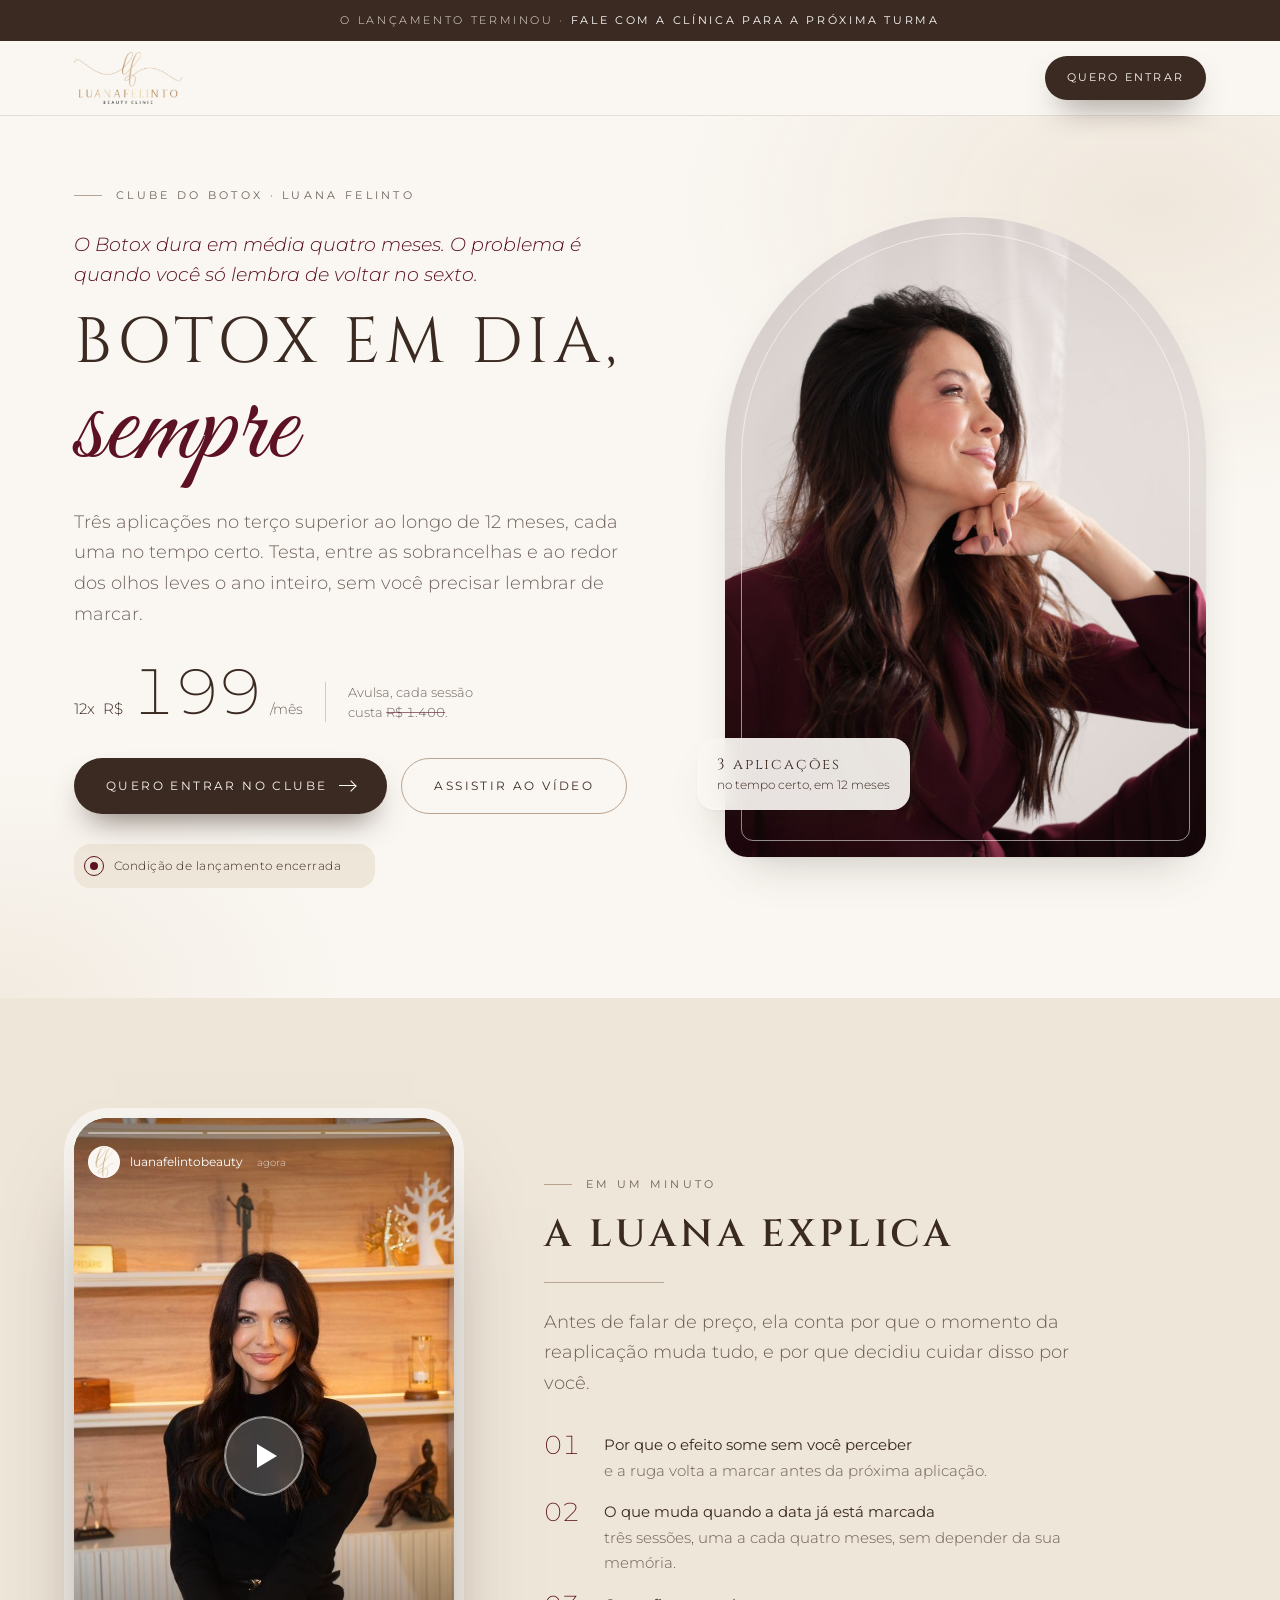
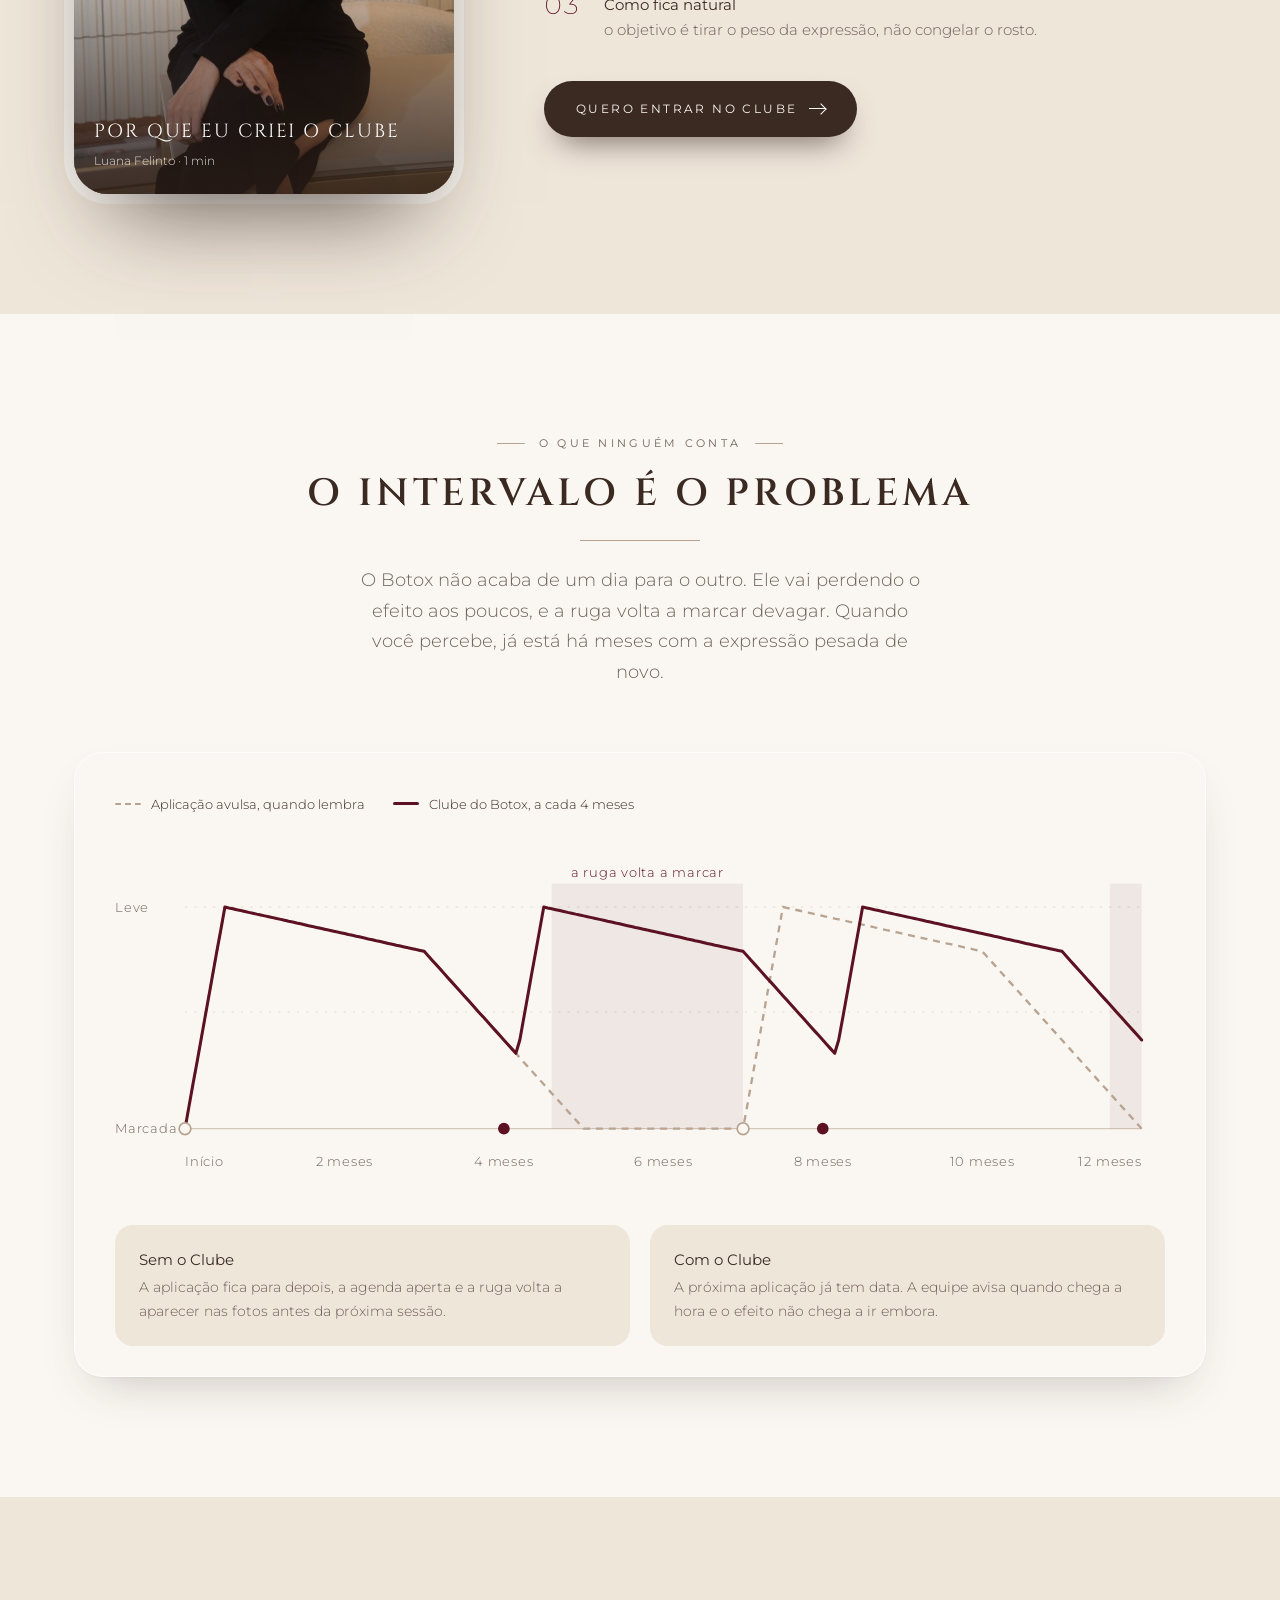
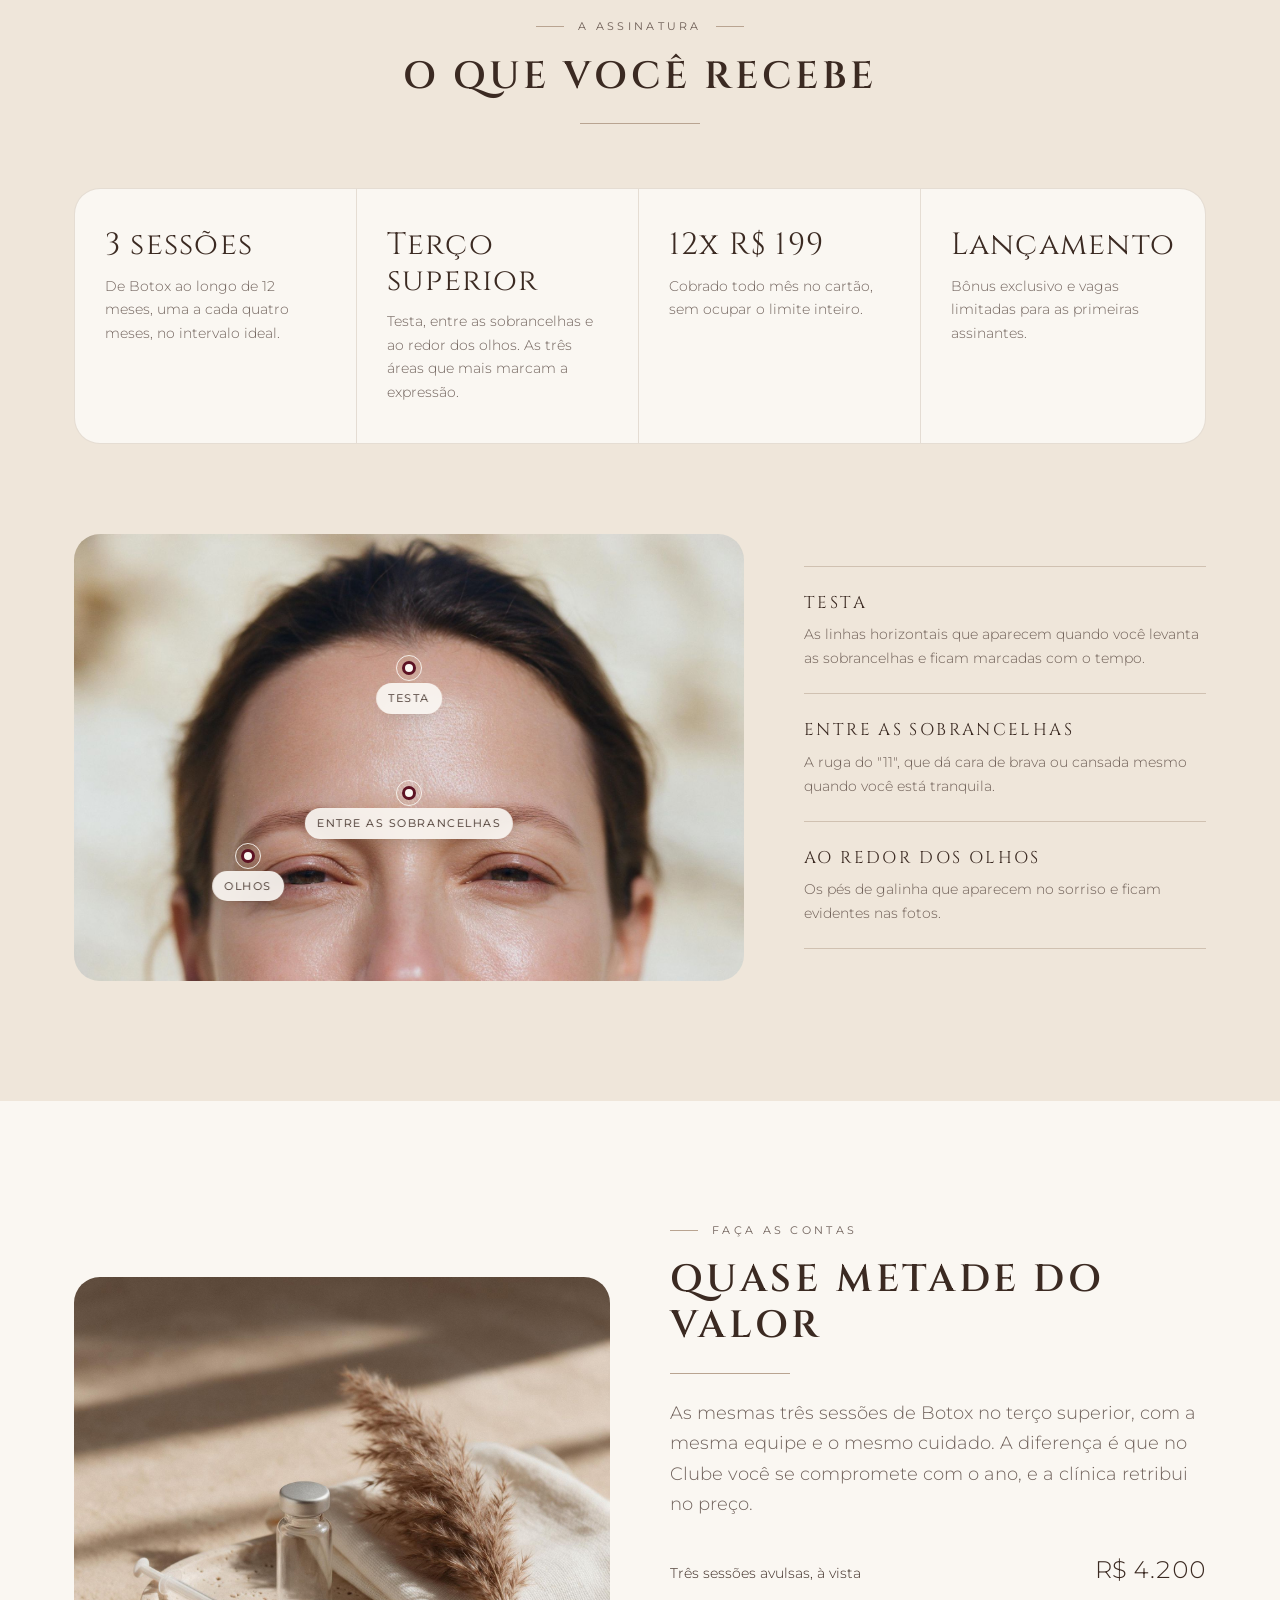
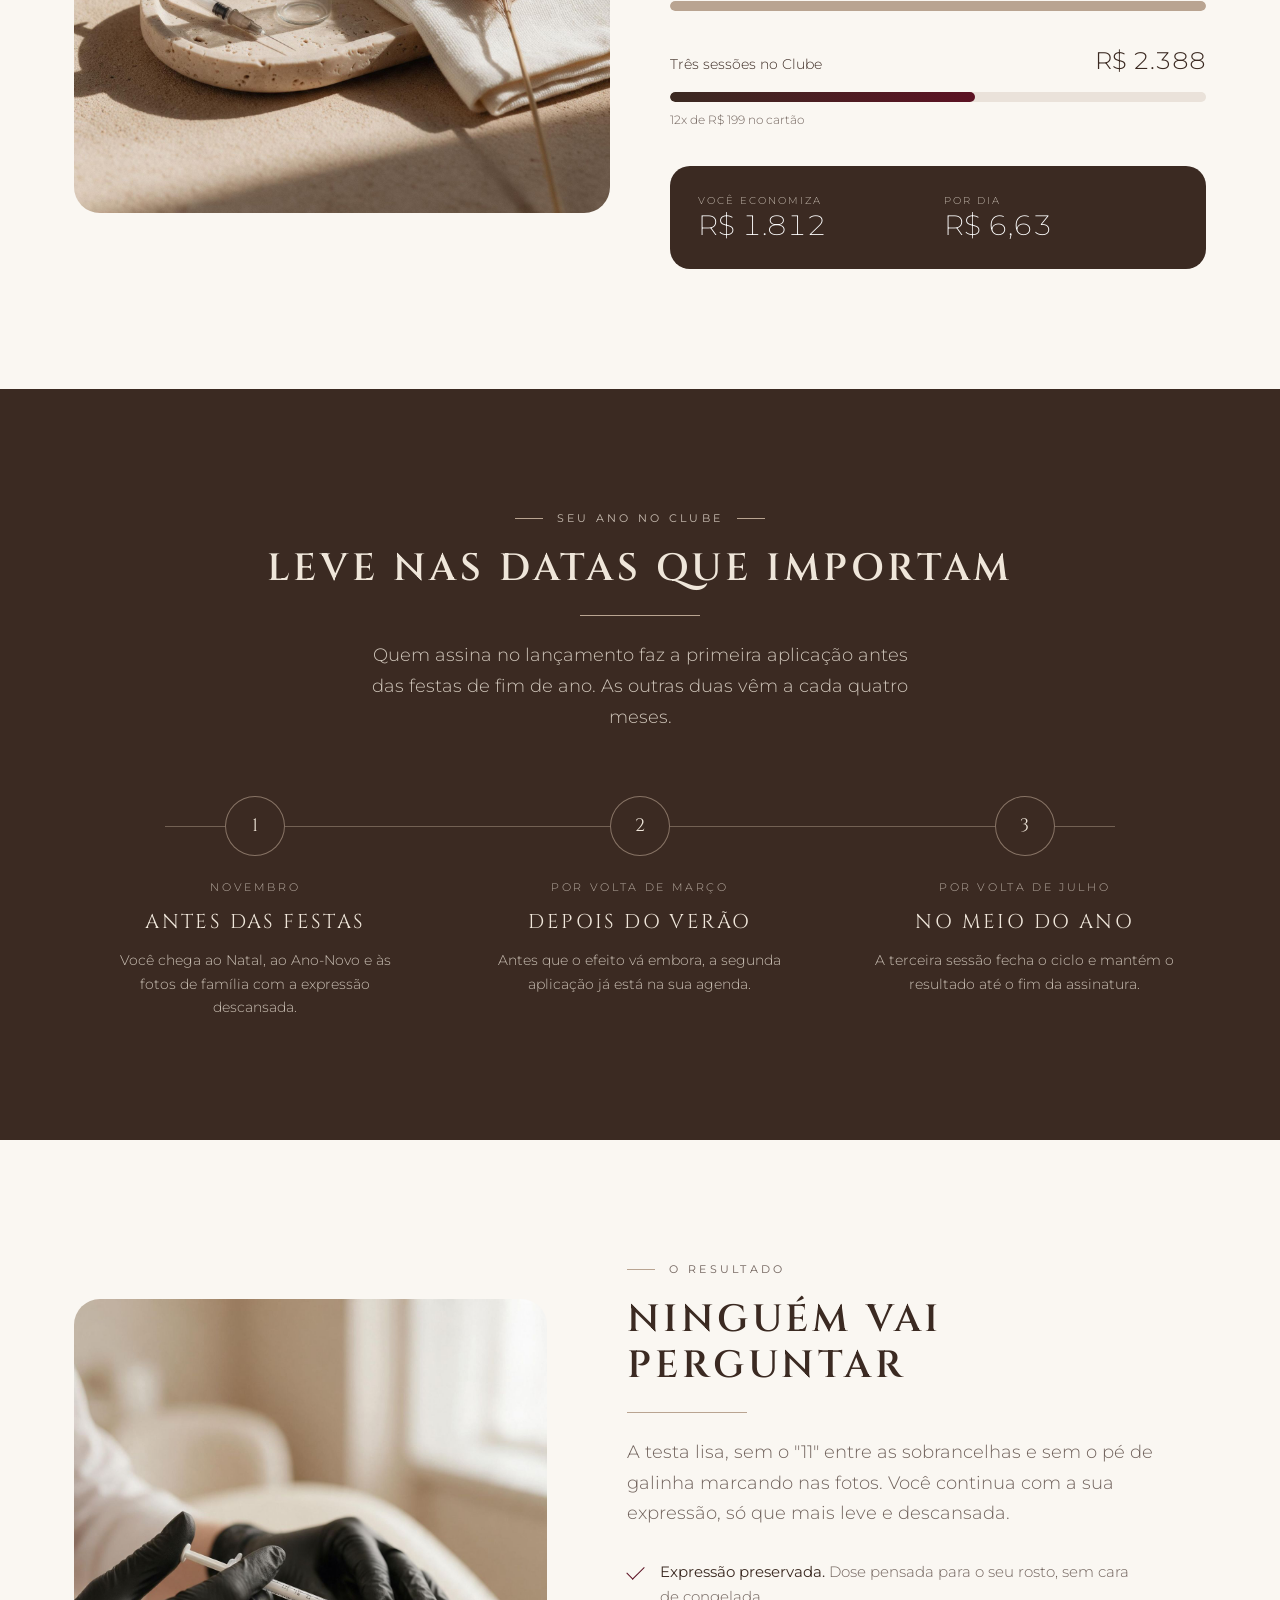
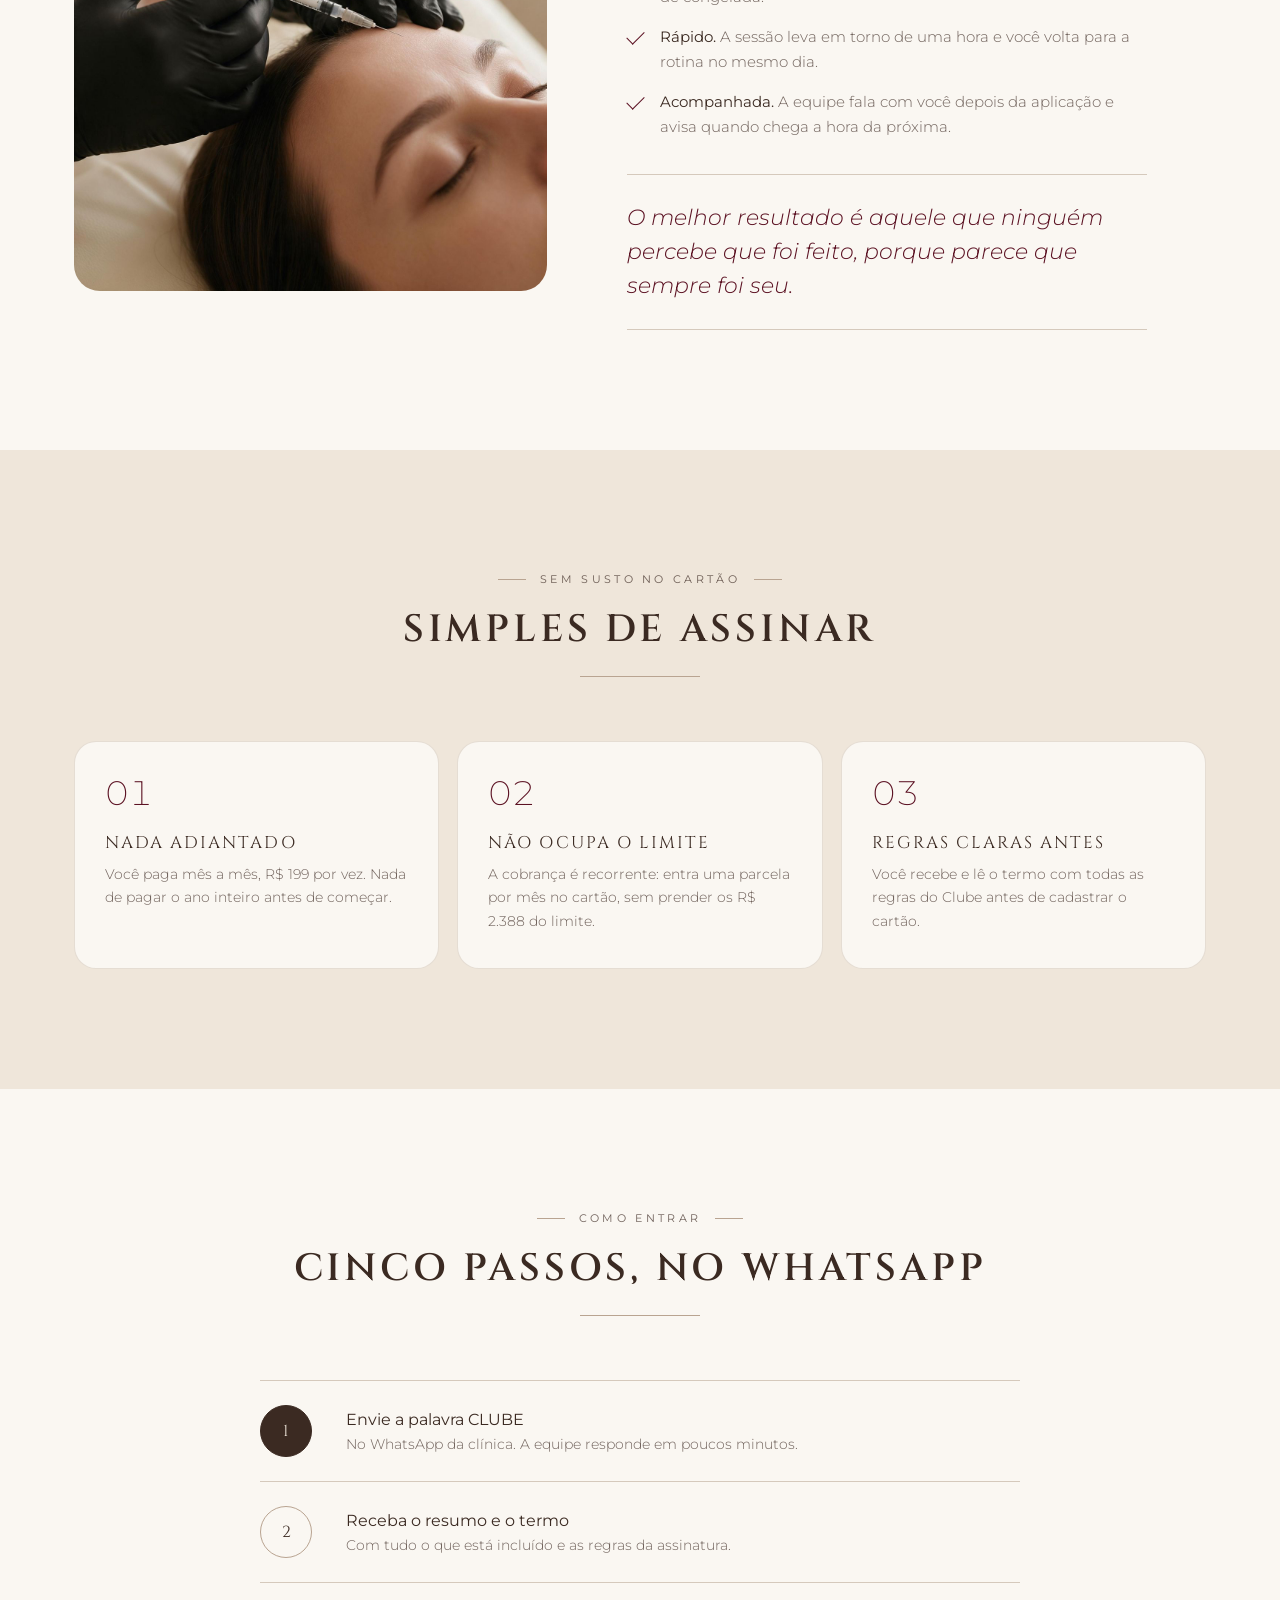
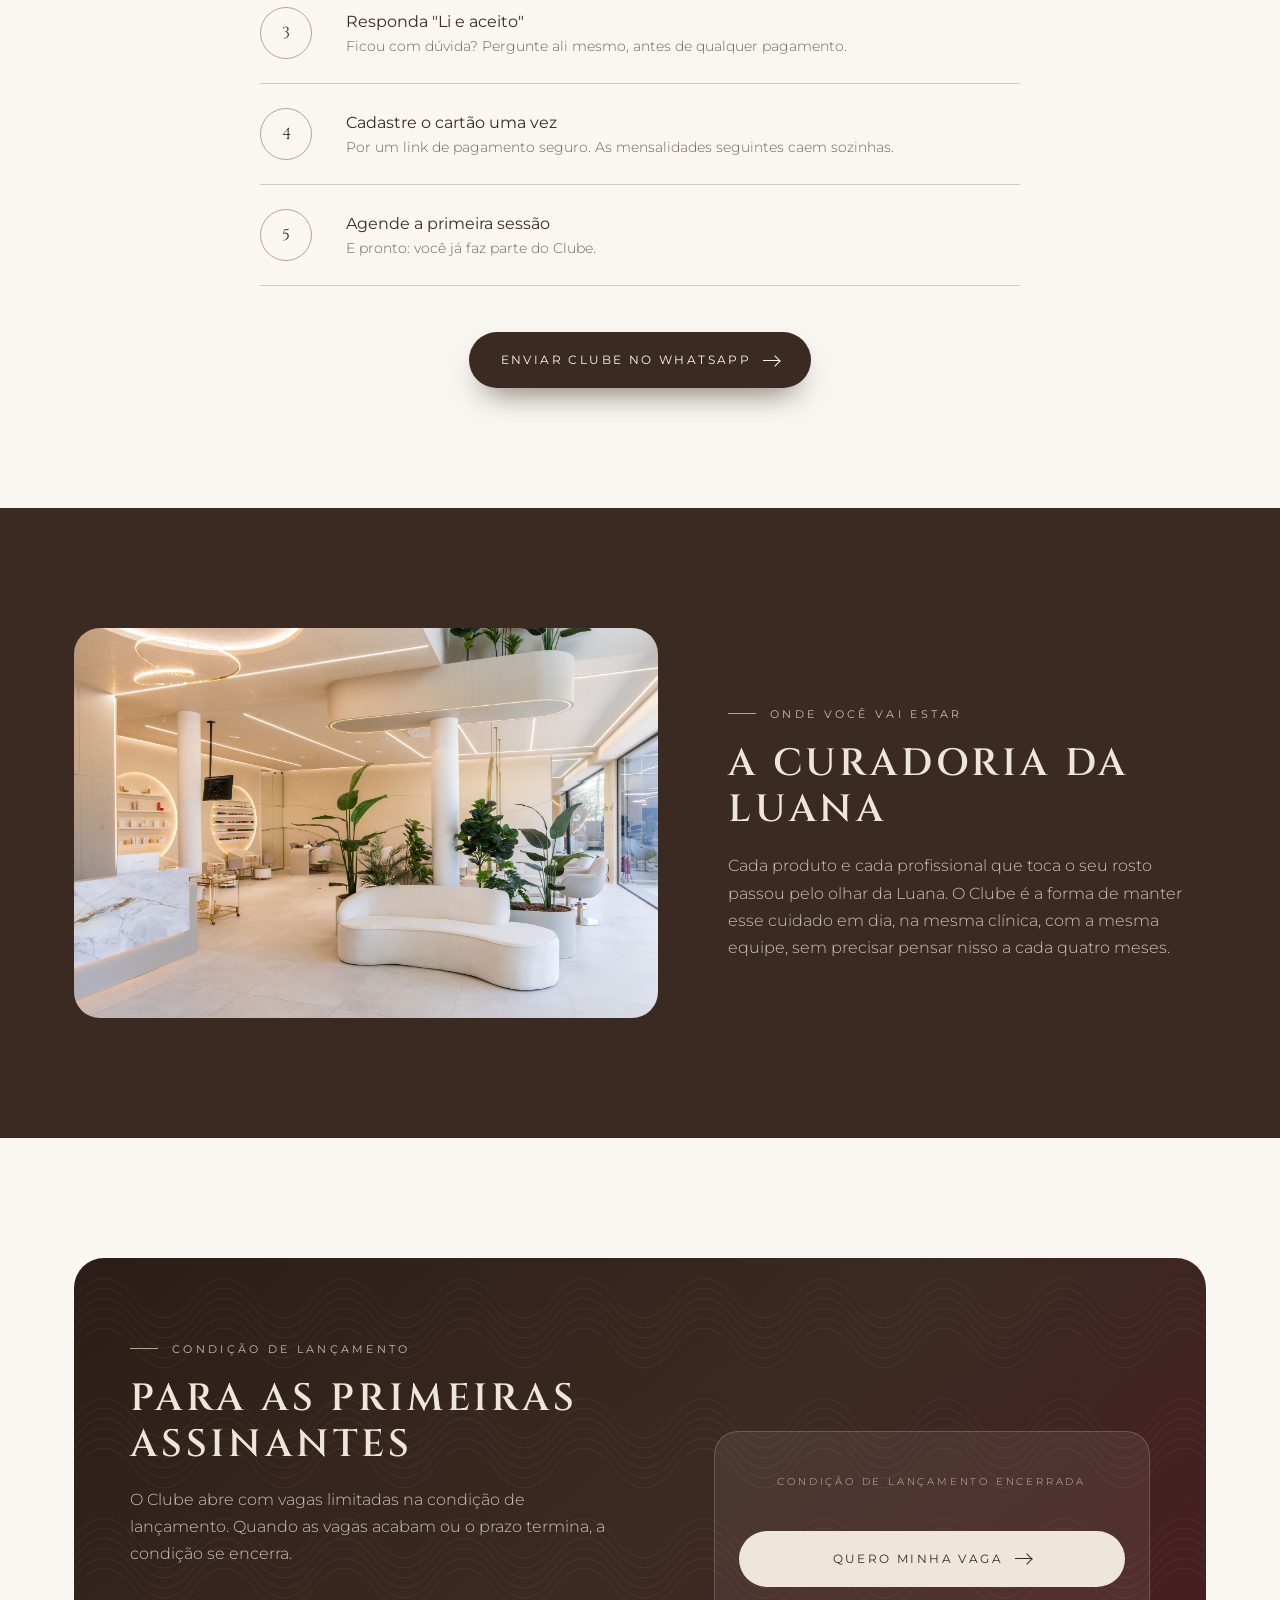
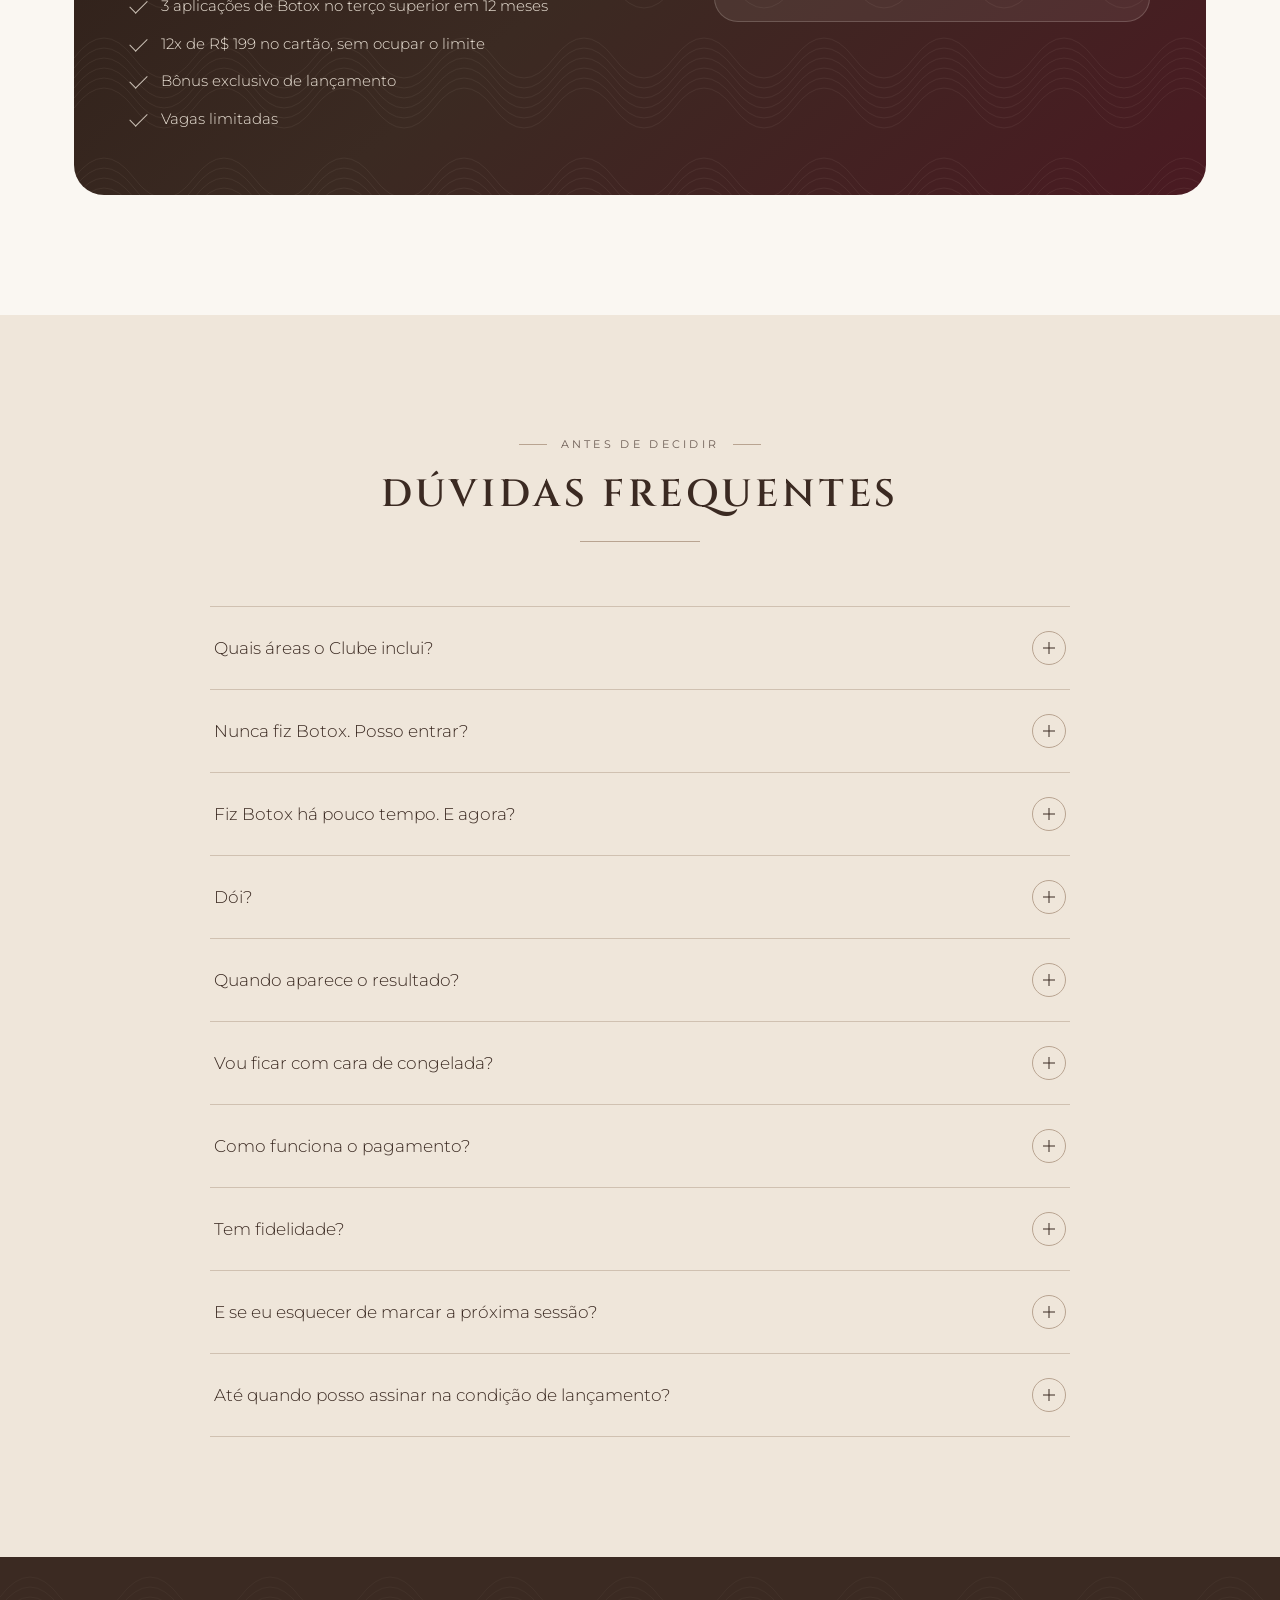
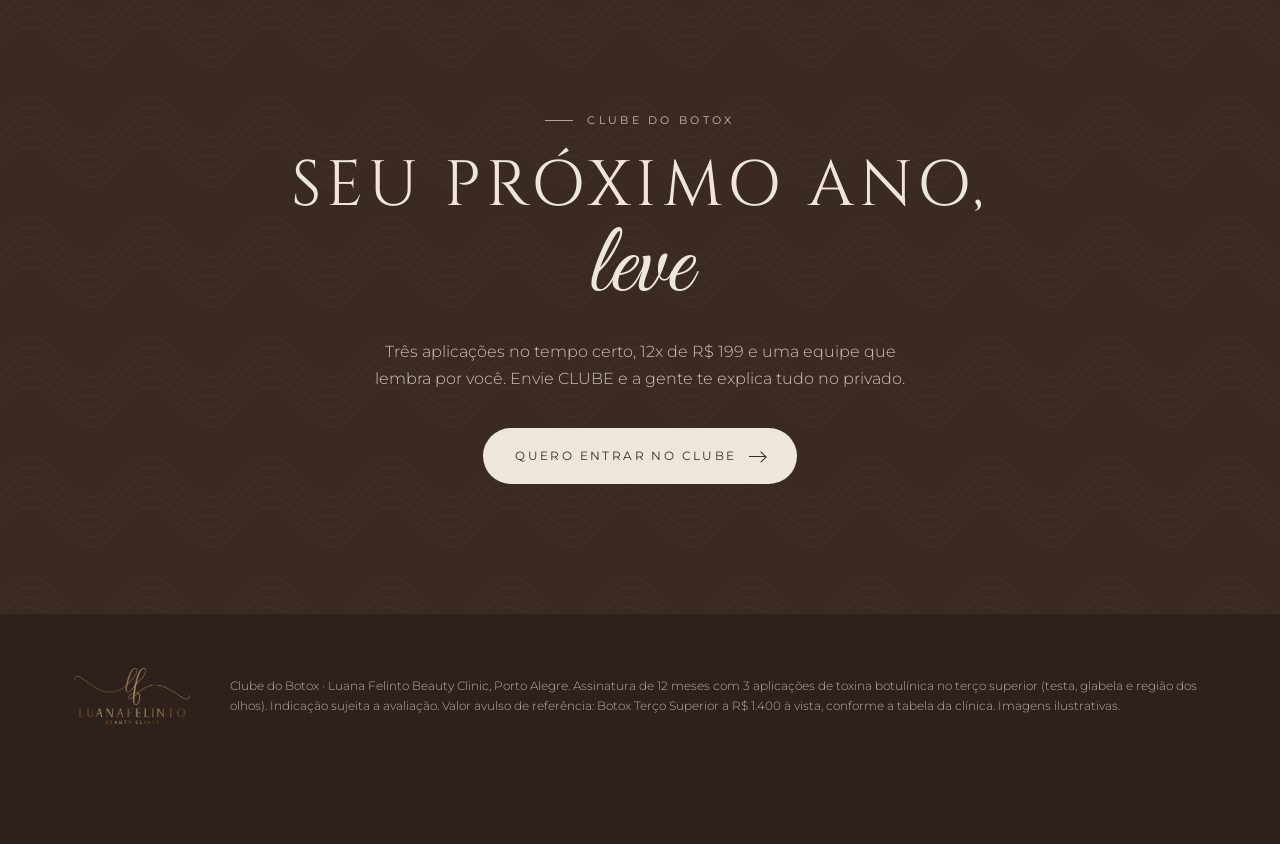
==== commit 251b1244: "Clube do Botox: foto da Luana no topo e sem valor por sessão Co-Authored-By: Claude Opus 5.5 <norepl" ====
--- a/clube-do-botox/index.html
+++ b/clube-do-botox/index.html
@@ -8,7 +8,7 @@
 <meta name="theme-color" content="#3B2A22">
 <meta property="og:title" content="Clube do Botox · Luana Felinto">
 <meta property="og:description" content="Botox em dia o ano inteiro: 3 aplicações no terço superior por 12x de R$ 199.">
-<meta property="og:image" content="https://eduardoschuman-glitch.github.io/luanafelinto/clube-do-botox/assets/retrato.jpg">
+<meta property="og:image" content="https://eduardoschuman-glitch.github.io/luanafelinto/clube-do-botox/assets/luana-hero.jpg">
 <link rel="icon" href="assets/monograma-lf-dourado.png">
 <link rel="preconnect" href="https://fonts.googleapis.com">
 <link rel="preconnect" href="https://fonts.gstatic.com" crossorigin>
@@ -95,7 +95,7 @@
 .contador .t b{font-weight:300;font-size:20px;line-height:1.1}
 .contador .t i{font-style:normal;font-size:9px;letter-spacing:.18em;text-transform:uppercase;color:var(--cafe-70)}
 .hero-foto{position:relative;aspect-ratio:3/4;border-radius:240px 240px var(--raio) var(--raio);overflow:hidden;box-shadow:var(--sombra)}
-.hero-foto img{width:100%;height:100%;object-fit:cover;transform:scale(1.08);transition:transform 2.4s var(--ease)}
+.hero-foto img{width:100%;height:100%;object-fit:cover;object-position:50% 20%;transform:scale(1.08);transition:transform 2.4s var(--ease)}
 .hero-foto.ok img{transform:scale(1)}
 .hero-foto::after{content:"";position:absolute;inset:16px;border:1px solid rgba(255,255,255,.55);border-radius:228px 228px 12px 12px;pointer-events:none}
 .selo-flut{position:absolute;left:-28px;bottom:48px;background:rgba(250,247,242,.92);backdrop-filter:blur(12px);-webkit-backdrop-filter:blur(12px);border-radius:18px;padding:16px 20px;box-shadow:var(--sombra);font-size:12px;line-height:1.45;animation:boia 7s ease-in-out infinite}
@@ -211,7 +211,7 @@
 .barra-c.avulso .trilho i{background:var(--taupe)}
 .barra-c.clube .trilho i{background:linear-gradient(90deg,var(--cafe),var(--vinho))}
 .barra-c small{display:block;font-size:12px;color:var(--cafe-70);margin-top:8px}
-.economia{margin-top:36px;padding:26px 28px;border-radius:20px;background:var(--cafe);color:var(--creme);display:grid;grid-template-columns:repeat(3,1fr);gap:12px}
+.economia{margin-top:36px;padding:26px 28px;border-radius:20px;background:var(--cafe);color:var(--creme);display:grid;grid-template-columns:repeat(2,1fr);gap:12px}
 .economia small{display:block;font-size:10px;letter-spacing:.2em;text-transform:uppercase;opacity:.75}
 .economia b{font-weight:200;font-size:28px;color:var(--branco);line-height:1.2}
 @media (max-width:900px){.contas{grid-template-columns:1fr;gap:40px}.contas-foto{max-width:480px;aspect-ratio:4/3}}
@@ -350,7 +350,7 @@
         <p class="sub rev d2">Três aplicações no terço superior ao longo de 12 meses, cada uma no tempo certo. Testa, entre as sobrancelhas e ao redor dos olhos leves o ano inteiro, sem você precisar lembrar de marcar.</p>
         <div class="preco-hero rev d2">
           <div class="p"><small>12x</small><small>R$</small><strong class="num">199</strong><em>/mês</em></div>
-          <p class="ancora">Sai <b class="num">R$ 796 por sessão.</b><br>Avulsa, a mesma sessão custa <s class="num">R$ 1.400</s>.</p>
+          <p class="ancora">Avulsa, cada sessão<br>custa <s class="num">R$ 1.400</s>.</p>
         </div>
         <div class="hero-acoes rev d3">
           <a class="btn btn-cafe js-clube" href="#" target="_blank" rel="noopener">Quero entrar no Clube <span class="seta"></span></a>
@@ -363,7 +363,7 @@
         </div>
       </div>
       <div class="rev d1" style="position:relative">
-        <div class="hero-foto" id="hero-foto"><img src="assets/retrato.jpg" alt="Mulher de expressão serena e pele natural" fetchpriority="high"></div>
+        <div class="hero-foto" id="hero-foto"><img src="assets/luana-hero.jpg" alt="Luana Felinto" fetchpriority="high"></div>
         <div class="selo-flut"><b>3 aplicações</b>no tempo certo, em 12 meses</div>
       </div>
     </div>
@@ -473,7 +473,6 @@
         <div class="barra-c avulso rev d2"><div class="topo"><span>Três sessões avulsas, à vista</span><b class="num js-avulso"></b></div><div class="trilho"><i data-w="100"></i></div></div>
         <div class="barra-c clube rev d2"><div class="topo"><span>Três sessões no Clube</span><b class="num js-clube-total"></b></div><div class="trilho"><i class="js-clube-w"></i></div><small>12x de R$ 199 no cartão</small></div>
         <div class="economia rev d3">
-          <div><small>Por sessão</small><b class="num js-sessao"></b></div>
           <div><small>Você economiza</small><b class="num js-eco"></b></div>
           <div><small>Por dia</small><b class="num js-dia"></b></div>
         </div>
@@ -661,7 +660,6 @@
 document.querySelector('.js-avulso').textContent = brl0(totalAv);
 document.querySelector('.js-clube-total').textContent = brl0(total);
 document.querySelector('.js-clube-w').dataset.w = (total/totalAv*100).toFixed(1);
-document.querySelector('.js-sessao').textContent = brl0(total/SESSOES);
 document.querySelector('.js-eco').textContent = brl0(totalAv-total);
 document.querySelector('.js-dia').textContent = brl2(MENSAL/30);
 
